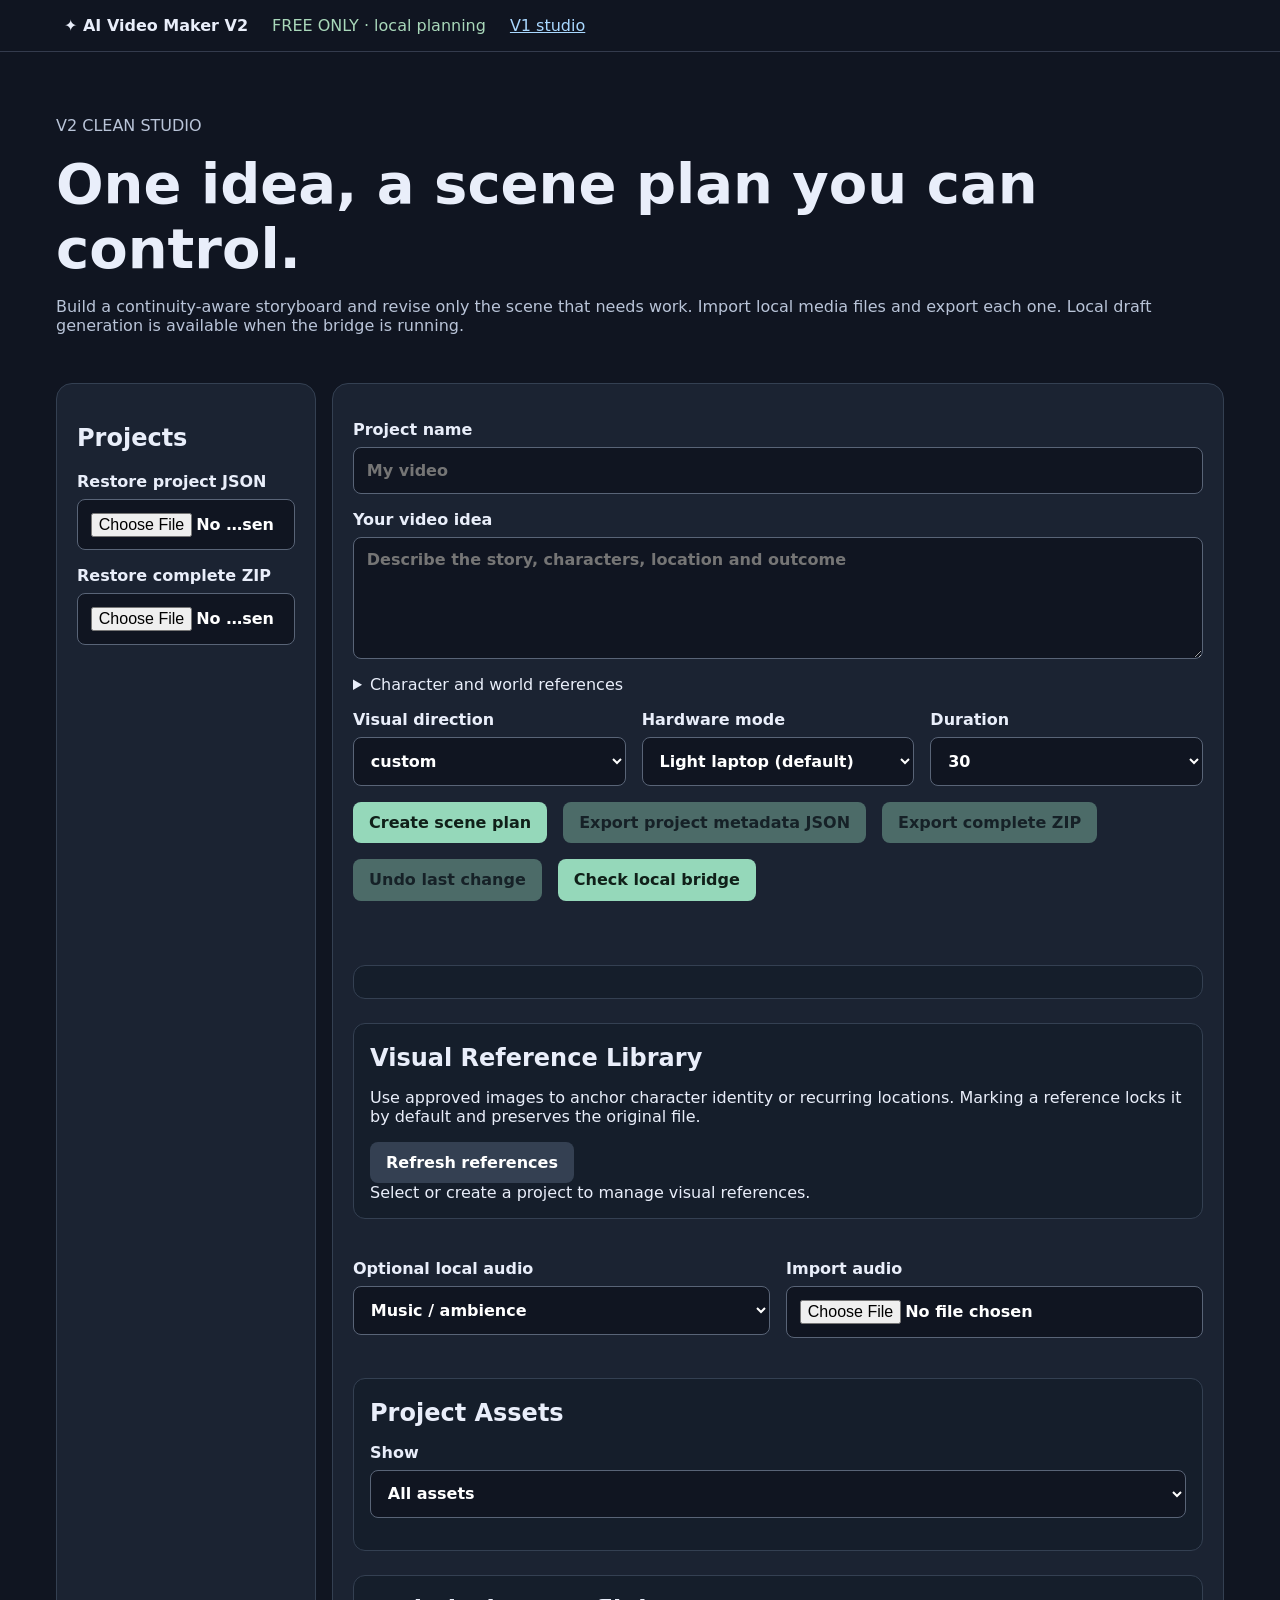
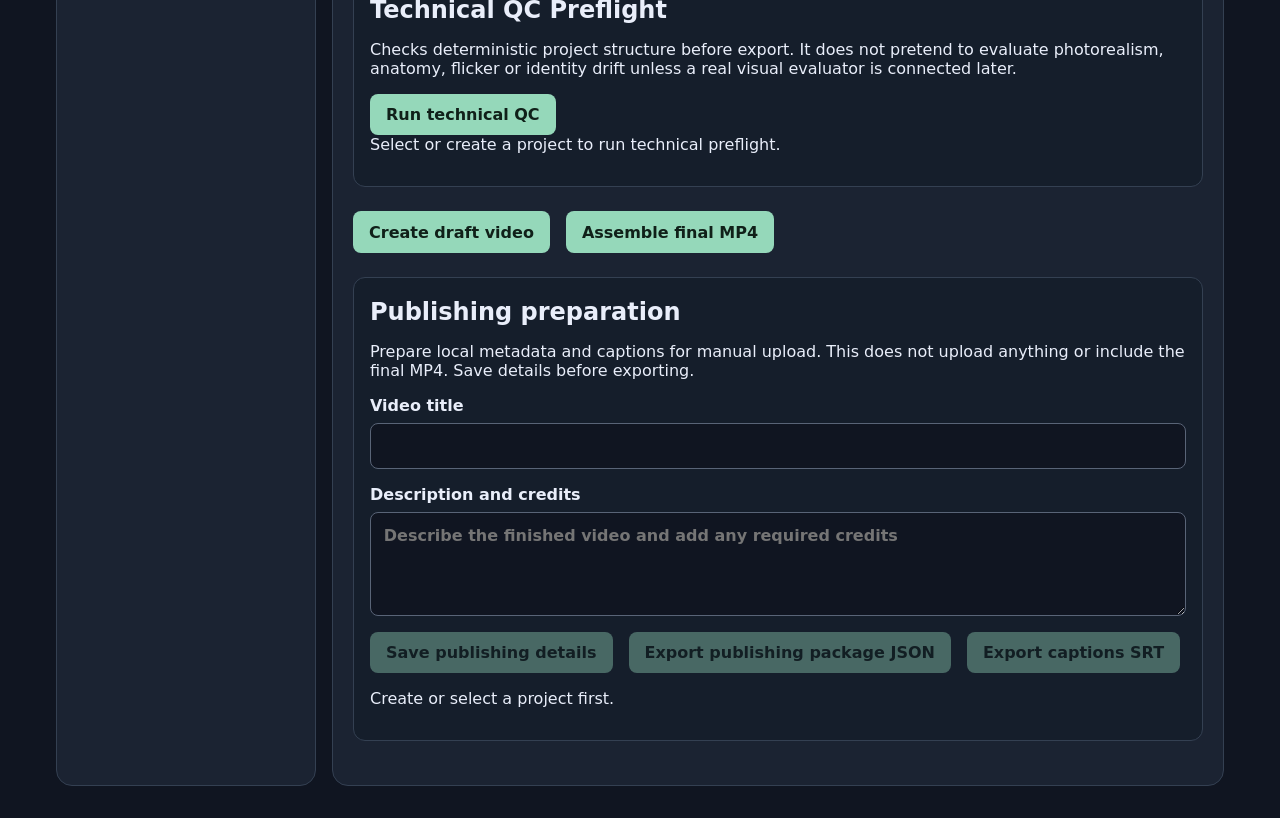
==== v2/index.html @ 6a3bde3b "Expose reference library and technical QC preflight in V2 UI" ====
<!doctype html><html lang="en"><head><meta charset="utf-8"><meta name="viewport" content="width=device-width,initial-scale=1"><meta http-equiv="Content-Security-Policy" content="default-src 'self'; script-src 'self'; style-src 'self'; connect-src 'self' http://127.0.0.1:8787; object-src 'none'; base-uri 'none'"><title>AI Video Maker V2</title><link rel="stylesheet" href="studio.css"><script type="module" src="studio.mjs"></script><script type="module" src="studio-enhancements.mjs"></script></head><body><header><strong>✦ AI Video Maker V2</strong><span>FREE ONLY · local planning</span><a href="../index.html">V1 studio</a></header><main><section class="hero"><p>V2 CLEAN STUDIO</p><h1>One idea, a scene plan you can control.</h1><p>Build a continuity-aware storyboard and revise only the scene that needs work. Import local media files and export each one. Local draft generation is available when the bridge is running.</p></section><section class="grid"><aside><h2>Projects</h2><label>Restore project JSON<input id="restore" type="file" accept=".json,application/json"></label><label>Restore complete ZIP<input id="restoreBundle" type="file" accept=".zip,application/zip"></label><div id="projects"></div></aside><article><label>Project name<input id="name" maxlength="80" placeholder="My video"></label><label>Your video idea<textarea id="prompt" rows="5" placeholder="Describe the story, characters, location and outcome"></textarea></label><details><summary>Character and world references</summary><label>Character identity, clothing and age<textarea id="character" rows="3" maxlength="1200"></textarea></label><label>World, locations and recurring objects<textarea id="world" rows="3" maxlength="1200"></textarea></label><label>Visual rules and continuity<textarea id="visualRules" rows="3" maxlength="1200"></textarea></label><button id="saveBible" type="button">Save references</button><p>Text guidance for future scene generation; results still depend on the local generator.</p></details><div class="row"><label>Visual direction<select id="style"><option>photorealistic</option><option>cinematic</option><option>3D animation</option><option>storybook</option><option>fantasy</option><option>sci-fi</option><option>surreal</option><option selected>custom</option></select></label><label>Hardware mode<select id="hardware"><option value="light">Light laptop (default)</option><option value="balanced">Balanced</option><option value="strong">Stronger laptop</option></select></label><label>Duration<select id="seconds"><option>15</option><option selected>30</option><option>45</option><option>60</option></select></label></div><div class="actions"><button id="plan">Create scene plan</button><button id="export" disabled>Export project metadata JSON</button><button id="bundle" disabled>Export complete ZIP</button><button id="undo" type="button" disabled>Undo last change</button><button id="bridge" type="button">Check local bridge</button></div><p id="notice" role="status"></p><section id="capabilities" class="asset-board" aria-live="polite"></section><div id="summary"></div><section class="asset-board"><h2>Visual Reference Library</h2><p>Use approved images to anchor character identity or recurring locations. Marking a reference locks it by default and preserves the original file.</p><div class="actions"><button id="refreshReferences" type="button" class="secondary">Refresh references</button></div><div id="referenceLibrary" aria-live="polite"></div></section><div class="row"><label>Optional local audio<select id="audioRole"><option value="music">Music / ambience</option><option value="voice">Voice track</option></select></label><label>Import audio<input id="audioFile" type="file" accept=".wav,.mp3,.m4a,.ogg,.flac,audio/*"></label></div><div id="audioAssets"></div><section class="asset-board"><h2>Project Assets</h2><label>Show<select id="assetFilter"><option value="all">All assets</option><option value="image">Images</option><option value="video">Videos</option><option value="audio">Audio</option><option value="locked">Locked</option></select></label><div id="assetBoard"></div></section><section class="asset-board"><h2>Technical QC Preflight</h2><p>Checks deterministic project structure before export. It does not pretend to evaluate photorealism, anatomy, flicker or identity drift unless a real visual evaluator is connected later.</p><div class="actions"><button id="runQc" type="button">Run technical QC</button></div><div id="qcReport" aria-live="polite"></div><p id="enhancementStatus" role="status"></p></section><div class="actions"><button id="createDraft" type="button">Create draft video</button><button id="assemble" type="button">Assemble final MP4</button><div id="finalVideo"></div></div><section class="asset-board"><h2>Publishing preparation</h2><p>Prepare local metadata and captions for manual upload. This does not upload anything or include the final MP4. Save details before exporting.</p><label>Video title<input id="publishTitle" maxlength="100"></label><label>Description and credits<textarea id="publishDescription" rows="4" maxlength="5000" placeholder="Describe the finished video and add any required credits"></textarea></label><div class="actions"><button id="savePublishing" type="button" disabled>Save publishing details</button><button id="exportPublishing" type="button" disabled>Export publishing package JSON</button><button id="exportCaptions" type="button" disabled>Export captions SRT</button></div><p id="publishingStatus" role="status"></p></section><div id="preview" aria-live="polite"></div><div id="scenes"></div></article></section></main></body></html>
---- v2/studio.css ----
:root{font:16px system-ui,sans-serif;color:#e9eefa;background:#101521}*{box-sizing:border-box}body{margin:0}header{display:flex;gap:1.5rem;align-items:center;flex-wrap:wrap;padding:1rem 5%;border-bottom:1px solid #343b4d}header span{color:#a9d8ba}a{color:#a9d8ff}main{max-width:1200px;margin:auto;padding:2rem 1rem}.hero{padding:1rem 0 2rem}.hero h1{font-size:clamp(2rem,5vw,3.5rem);margin:.3rem 0}.hero p{color:#b9c4d8}.grid{display:grid;grid-template-columns:minmax(180px,260px) 1fr;gap:1rem}aside,article,.scene{background:#1b2332;border:1px solid #344052;border-radius:16px;padding:1.25rem}label{display:block;margin:1rem 0;font-weight:600}input,textarea,select{display:block;width:100%;margin-top:.5rem;background:#101521;color:#fff;border:1px solid #596477;border-radius:8px;padding:.8rem;font:inherit}textarea{resize:vertical}.row,.actions{display:flex;gap:1rem;flex-wrap:wrap}.row label{flex:1;min-width:150px}button{background:#95d8ba;color:#102019;border:0;border-radius:8px;padding:.7rem 1rem;font:inherit;font-weight:700;cursor:pointer}button:disabled{opacity:.4;cursor:default}.secondary,aside button{background:#344052;color:#fff}.scene{margin:1rem 0;background:#222d3e}.scene h3{margin:.2rem 0}.scene p,small{color:#b9c4d8}.scene .actions button{font-size:.83rem;padding:.5rem}.badge{color:#a9d8ba}#notice{min-height:1.5em;color:#a9d8ba}aside button{display:block;width:100%;text-align:left;margin:.5rem 0;overflow-wrap:anywhere}@media(max-width:680px){.grid{grid-template-columns:1fr}}

.media-preview{display:block;max-width:100%;max-height:420px;margin:1rem auto;border-radius:12px;background:#111}#preview:not(:empty){border:1px solid #344052;border-radius:12px;margin:1rem 0;padding:.5rem}

.asset-board{background:#151e2b;border:1px solid #344052;border-radius:12px;padding:1rem;margin:1.5rem 0}.asset-board h2{margin:.25rem 0}.asset-item{border-top:1px solid #344052;padding:.8rem 0;overflow-wrap:anywhere}.asset-item .actions{margin-top:.5rem}.asset-item button{font-size:.8rem;padding:.45rem}
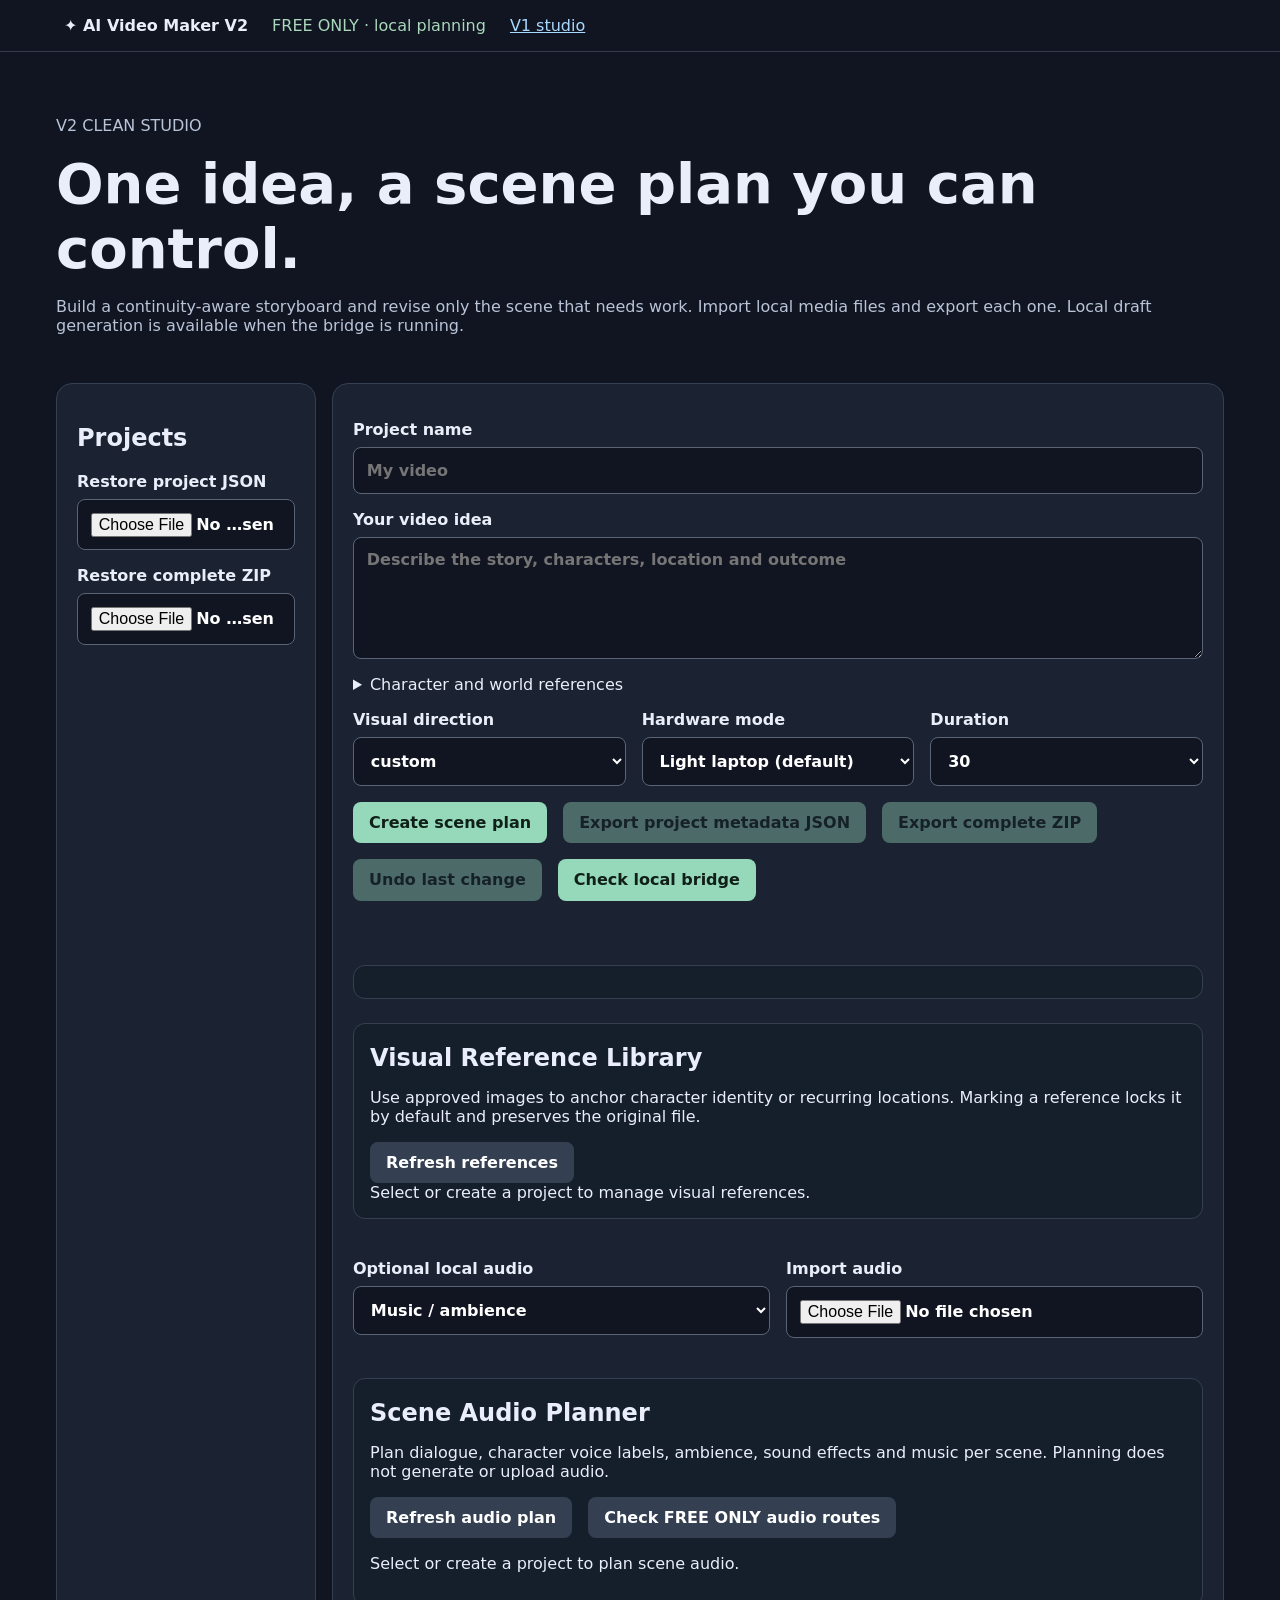
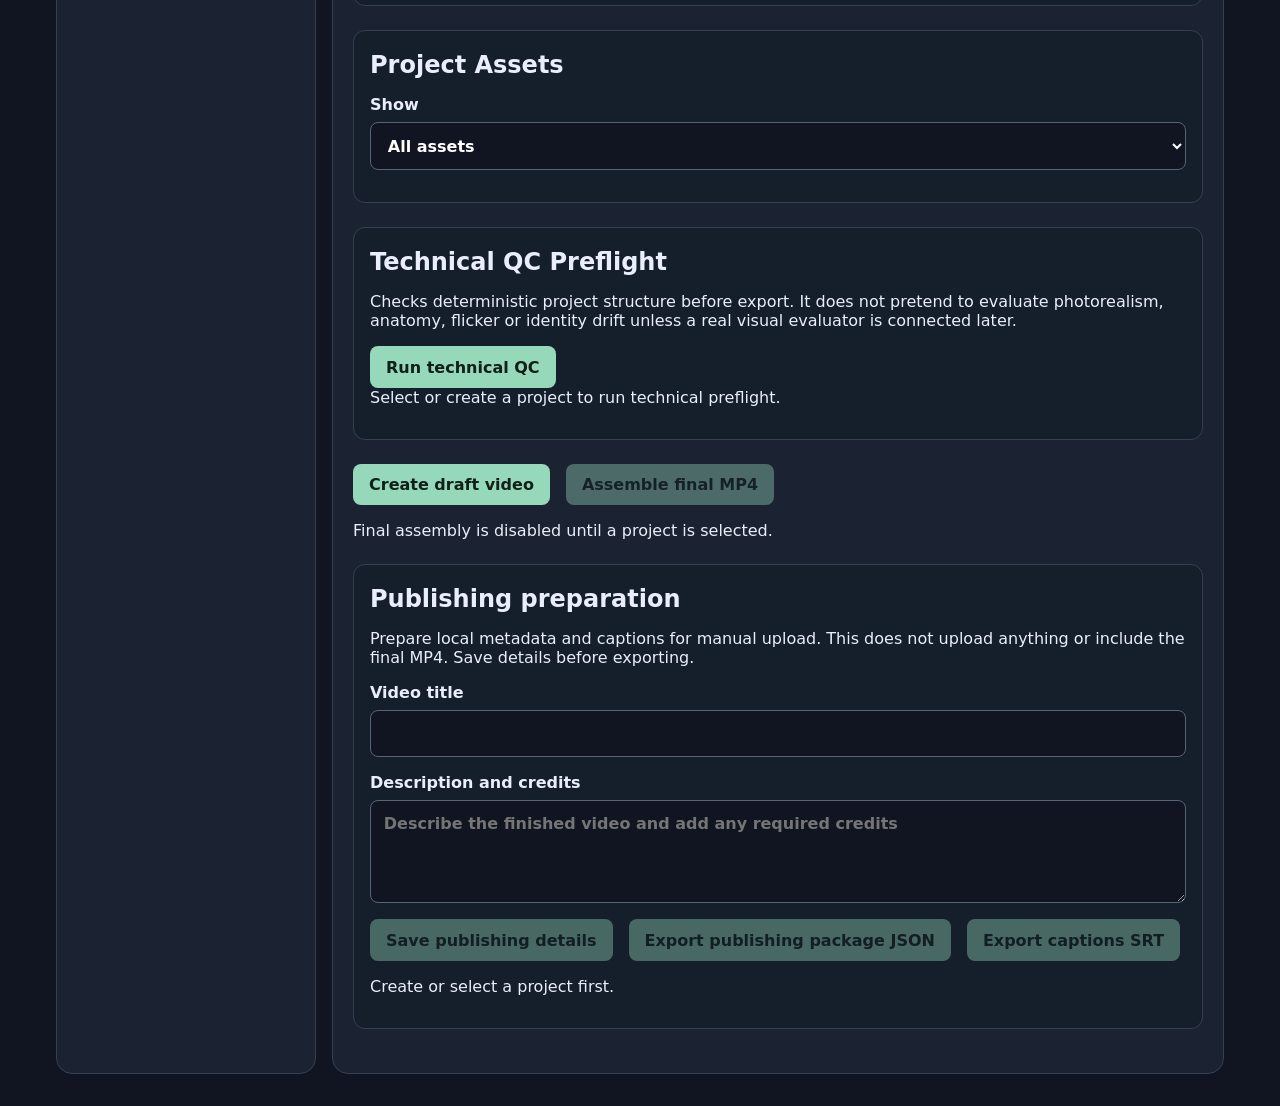
==== commit 0095cf9e: "Expose scene audio planner and QC-gated assembly in V2 UI" ====
--- a/v2/index.html
+++ b/v2/index.html
@@ -1 +1 @@
-<!doctype html><html lang="en"><head><meta charset="utf-8"><meta name="viewport" content="width=device-width,initial-scale=1"><meta http-equiv="Content-Security-Policy" content="default-src 'self'; script-src 'self'; style-src 'self'; connect-src 'self' http://127.0.0.1:8787; object-src 'none'; base-uri 'none'"><title>AI Video Maker V2</title><link rel="stylesheet" href="studio.css"><script type="module" src="studio.mjs"></script><script type="module" src="studio-enhancements.mjs"></script></head><body><header><strong>✦ AI Video Maker V2</strong><span>FREE ONLY · local planning</span><a href="../index.html">V1 studio</a></header><main><section class="hero"><p>V2 CLEAN STUDIO</p><h1>One idea, a scene plan you can control.</h1><p>Build a continuity-aware storyboard and revise only the scene that needs work. Import local media files and export each one. Local draft generation is available when the bridge is running.</p></section><section class="grid"><aside><h2>Projects</h2><label>Restore project JSON<input id="restore" type="file" accept=".json,application/json"></label><label>Restore complete ZIP<input id="restoreBundle" type="file" accept=".zip,application/zip"></label><div id="projects"></div></aside><article><label>Project name<input id="name" maxlength="80" placeholder="My video"></label><label>Your video idea<textarea id="prompt" rows="5" placeholder="Describe the story, characters, location and outcome"></textarea></label><details><summary>Character and world references</summary><label>Character identity, clothing and age<textarea id="character" rows="3" maxlength="1200"></textarea></label><label>World, locations and recurring objects<textarea id="world" rows="3" maxlength="1200"></textarea></label><label>Visual rules and continuity<textarea id="visualRules" rows="3" maxlength="1200"></textarea></label><button id="saveBible" type="button">Save references</button><p>Text guidance for future scene generation; results still depend on the local generator.</p></details><div class="row"><label>Visual direction<select id="style"><option>photorealistic</option><option>cinematic</option><option>3D animation</option><option>storybook</option><option>fantasy</option><option>sci-fi</option><option>surreal</option><option selected>custom</option></select></label><label>Hardware mode<select id="hardware"><option value="light">Light laptop (default)</option><option value="balanced">Balanced</option><option value="strong">Stronger laptop</option></select></label><label>Duration<select id="seconds"><option>15</option><option selected>30</option><option>45</option><option>60</option></select></label></div><div class="actions"><button id="plan">Create scene plan</button><button id="export" disabled>Export project metadata JSON</button><button id="bundle" disabled>Export complete ZIP</button><button id="undo" type="button" disabled>Undo last change</button><button id="bridge" type="button">Check local bridge</button></div><p id="notice" role="status"></p><section id="capabilities" class="asset-board" aria-live="polite"></section><div id="summary"></div><section class="asset-board"><h2>Visual Reference Library</h2><p>Use approved images to anchor character identity or recurring locations. Marking a reference locks it by default and preserves the original file.</p><div class="actions"><button id="refreshReferences" type="button" class="secondary">Refresh references</button></div><div id="referenceLibrary" aria-live="polite"></div></section><div class="row"><label>Optional local audio<select id="audioRole"><option value="music">Music / ambience</option><option value="voice">Voice track</option></select></label><label>Import audio<input id="audioFile" type="file" accept=".wav,.mp3,.m4a,.ogg,.flac,audio/*"></label></div><div id="audioAssets"></div><section class="asset-board"><h2>Project Assets</h2><label>Show<select id="assetFilter"><option value="all">All assets</option><option value="image">Images</option><option value="video">Videos</option><option value="audio">Audio</option><option value="locked">Locked</option></select></label><div id="assetBoard"></div></section><section class="asset-board"><h2>Technical QC Preflight</h2><p>Checks deterministic project structure before export. It does not pretend to evaluate photorealism, anatomy, flicker or identity drift unless a real visual evaluator is connected later.</p><div class="actions"><button id="runQc" type="button">Run technical QC</button></div><div id="qcReport" aria-live="polite"></div><p id="enhancementStatus" role="status"></p></section><div class="actions"><button id="createDraft" type="button">Create draft video</button><button id="assemble" type="button">Assemble final MP4</button><div id="finalVideo"></div></div><section class="asset-board"><h2>Publishing preparation</h2><p>Prepare local metadata and captions for manual upload. This does not upload anything or include the final MP4. Save details before exporting.</p><label>Video title<input id="publishTitle" maxlength="100"></label><label>Description and credits<textarea id="publishDescription" rows="4" maxlength="5000" placeholder="Describe the finished video and add any required credits"></textarea></label><div class="actions"><button id="savePublishing" type="button" disabled>Save publishing details</button><button id="exportPublishing" type="button" disabled>Export publishing package JSON</button><button id="exportCaptions" type="button" disabled>Export captions SRT</button></div><p id="publishingStatus" role="status"></p></section><div id="preview" aria-live="polite"></div><div id="scenes"></div></article></section></main></body></html>
+<!doctype html><html lang="en"><head><meta charset="utf-8"><meta name="viewport" content="width=device-width,initial-scale=1"><meta http-equiv="Content-Security-Policy" content="default-src 'self'; script-src 'self'; style-src 'self'; connect-src 'self' http://127.0.0.1:8787; object-src 'none'; base-uri 'none'"><title>AI Video Maker V2</title><link rel="stylesheet" href="studio.css"><script type="module" src="studio.mjs"></script><script type="module" src="studio-enhancements.mjs"></script><script type="module" src="audio-qc-ui.mjs"></script></head><body><header><strong>✦ AI Video Maker V2</strong><span>FREE ONLY · local planning</span><a href="../index.html">V1 studio</a></header><main><section class="hero"><p>V2 CLEAN STUDIO</p><h1>One idea, a scene plan you can control.</h1><p>Build a continuity-aware storyboard and revise only the scene that needs work. Import local media files and export each one. Local draft generation is available when the bridge is running.</p></section><section class="grid"><aside><h2>Projects</h2><label>Restore project JSON<input id="restore" type="file" accept=".json,application/json"></label><label>Restore complete ZIP<input id="restoreBundle" type="file" accept=".zip,application/zip"></label><div id="projects"></div></aside><article><label>Project name<input id="name" maxlength="80" placeholder="My video"></label><label>Your video idea<textarea id="prompt" rows="5" placeholder="Describe the story, characters, location and outcome"></textarea></label><details><summary>Character and world references</summary><label>Character identity, clothing and age<textarea id="character" rows="3" maxlength="1200"></textarea></label><label>World, locations and recurring objects<textarea id="world" rows="3" maxlength="1200"></textarea></label><label>Visual rules and continuity<textarea id="visualRules" rows="3" maxlength="1200"></textarea></label><button id="saveBible" type="button">Save references</button><p>Text guidance for future scene generation; results still depend on the local generator.</p></details><div class="row"><label>Visual direction<select id="style"><option>photorealistic</option><option>cinematic</option><option>3D animation</option><option>storybook</option><option>fantasy</option><option>sci-fi</option><option>surreal</option><option selected>custom</option></select></label><label>Hardware mode<select id="hardware"><option value="light">Light laptop (default)</option><option value="balanced">Balanced</option><option value="strong">Stronger laptop</option></select></label><label>Duration<select id="seconds"><option>15</option><option selected>30</option><option>45</option><option>60</option></select></label></div><div class="actions"><button id="plan">Create scene plan</button><button id="export" disabled>Export project metadata JSON</button><button id="bundle" disabled>Export complete ZIP</button><button id="undo" type="button" disabled>Undo last change</button><button id="bridge" type="button">Check local bridge</button></div><p id="notice" role="status"></p><section id="capabilities" class="asset-board" aria-live="polite"></section><div id="summary"></div><section class="asset-board"><h2>Visual Reference Library</h2><p>Use approved images to anchor character identity or recurring locations. Marking a reference locks it by default and preserves the original file.</p><div class="actions"><button id="refreshReferences" type="button" class="secondary">Refresh references</button></div><div id="referenceLibrary" aria-live="polite"></div></section><div class="row"><label>Optional local audio<select id="audioRole"><option value="music">Music / ambience</option><option value="voice">Voice track</option></select></label><label>Import audio<input id="audioFile" type="file" accept=".wav,.mp3,.m4a,.ogg,.flac,audio/*"></label></div><div id="audioAssets"></div><section class="asset-board"><h2>Scene Audio Planner</h2><p>Plan dialogue, character voice labels, ambience, sound effects and music per scene. Planning does not generate or upload audio.</p><div class="actions"><button id="refreshAudioPlan" type="button" class="secondary">Refresh audio plan</button><button id="checkAudioRoutes" type="button" class="secondary">Check FREE ONLY audio routes</button></div><p id="audioRouteStatus" role="status"></p><div id="sceneAudioPlanner" aria-live="polite"></div><p id="audioPlanStatus" role="status"></p></section><section class="asset-board"><h2>Project Assets</h2><label>Show<select id="assetFilter"><option value="all">All assets</option><option value="image">Images</option><option value="video">Videos</option><option value="audio">Audio</option><option value="locked">Locked</option></select></label><div id="assetBoard"></div></section><section class="asset-board"><h2>Technical QC Preflight</h2><p>Checks deterministic project structure before export. It does not pretend to evaluate photorealism, anatomy, flicker or identity drift unless a real visual evaluator is connected later.</p><div class="actions"><button id="runQc" type="button">Run technical QC</button></div><div id="qcReport" aria-live="polite"></div><p id="enhancementStatus" role="status"></p></section><div class="actions"><button id="createDraft" type="button">Create draft video</button><button id="assemble" type="button">Assemble final MP4</button><div id="finalVideo"></div></div><p id="qcGateStatus" role="status"></p><section class="asset-board"><h2>Publishing preparation</h2><p>Prepare local metadata and captions for manual upload. This does not upload anything or include the final MP4. Save details before exporting.</p><label>Video title<input id="publishTitle" maxlength="100"></label><label>Description and credits<textarea id="publishDescription" rows="4" maxlength="5000" placeholder="Describe the finished video and add any required credits"></textarea></label><div class="actions"><button id="savePublishing" type="button" disabled>Save publishing details</button><button id="exportPublishing" type="button" disabled>Export publishing package JSON</button><button id="exportCaptions" type="button" disabled>Export captions SRT</button></div><p id="publishingStatus" role="status"></p></section><div id="preview" aria-live="polite"></div><div id="scenes"></div></article></section></main></body></html>
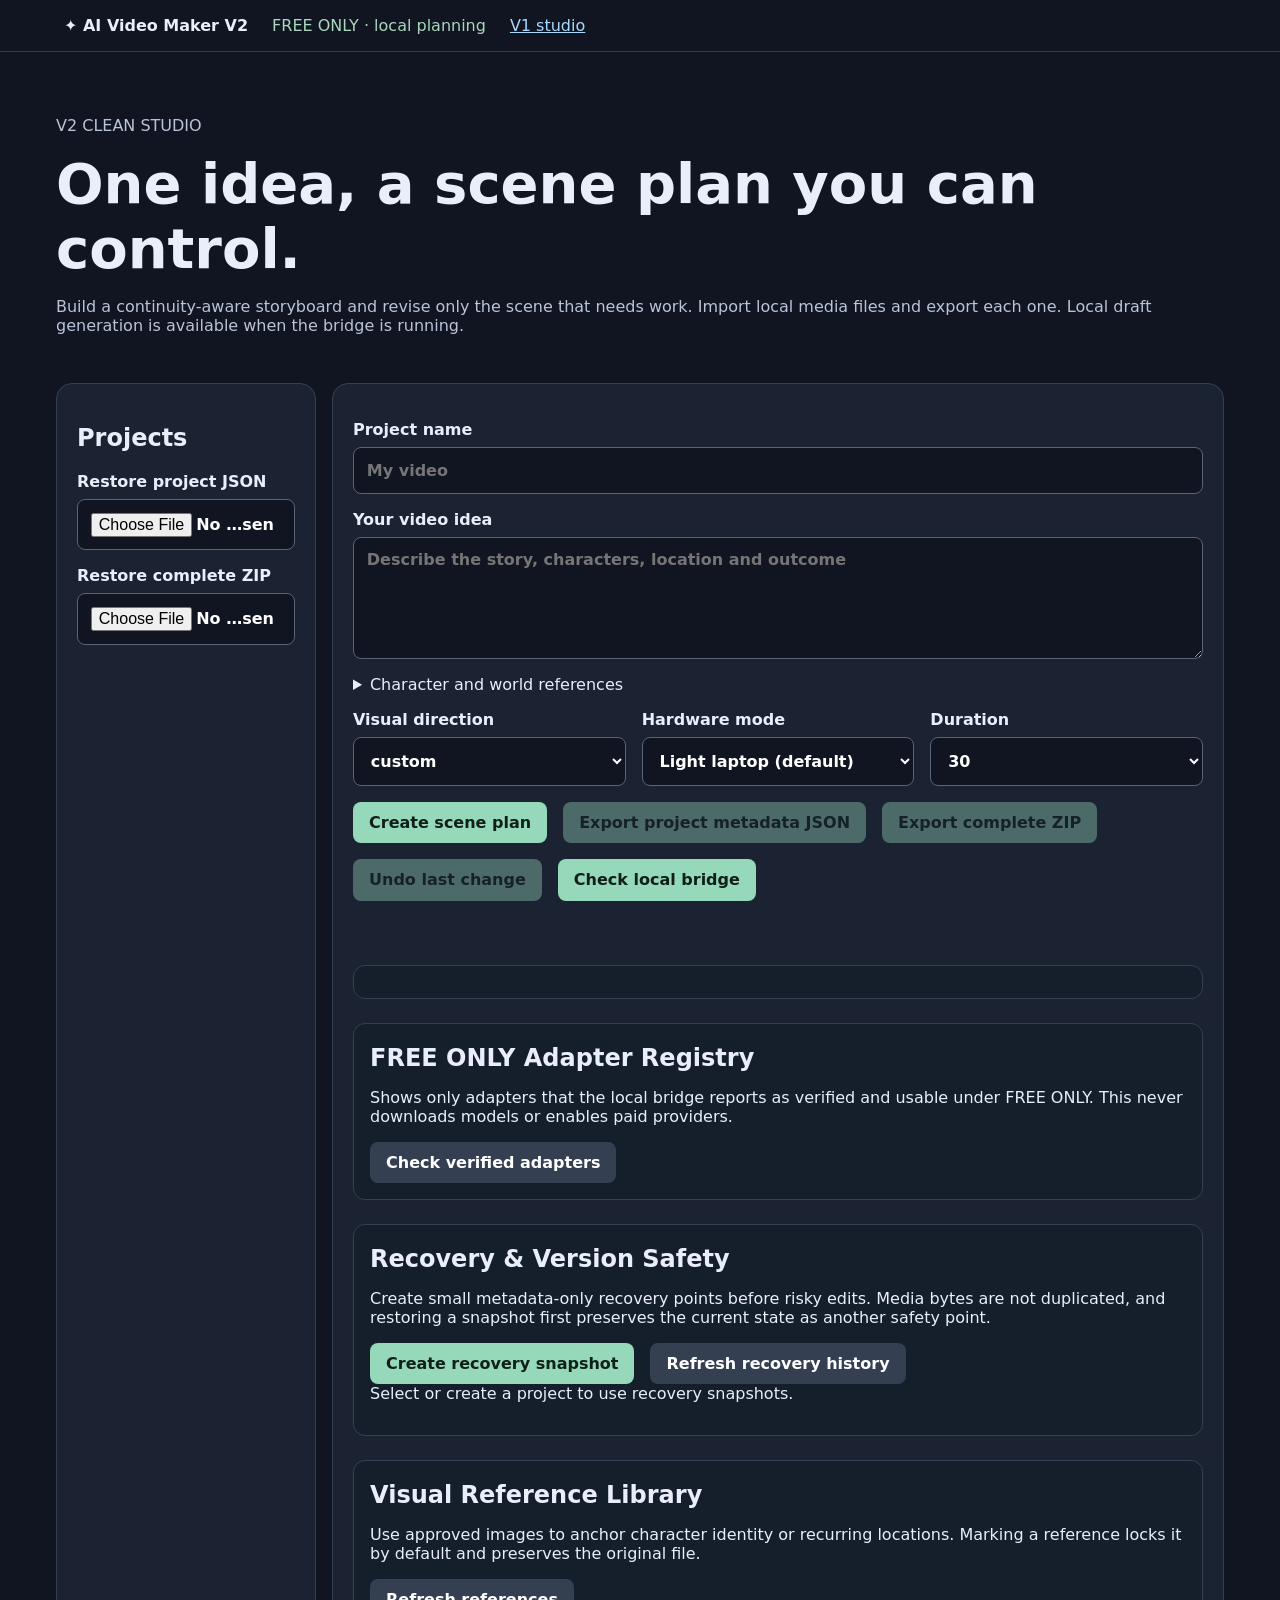
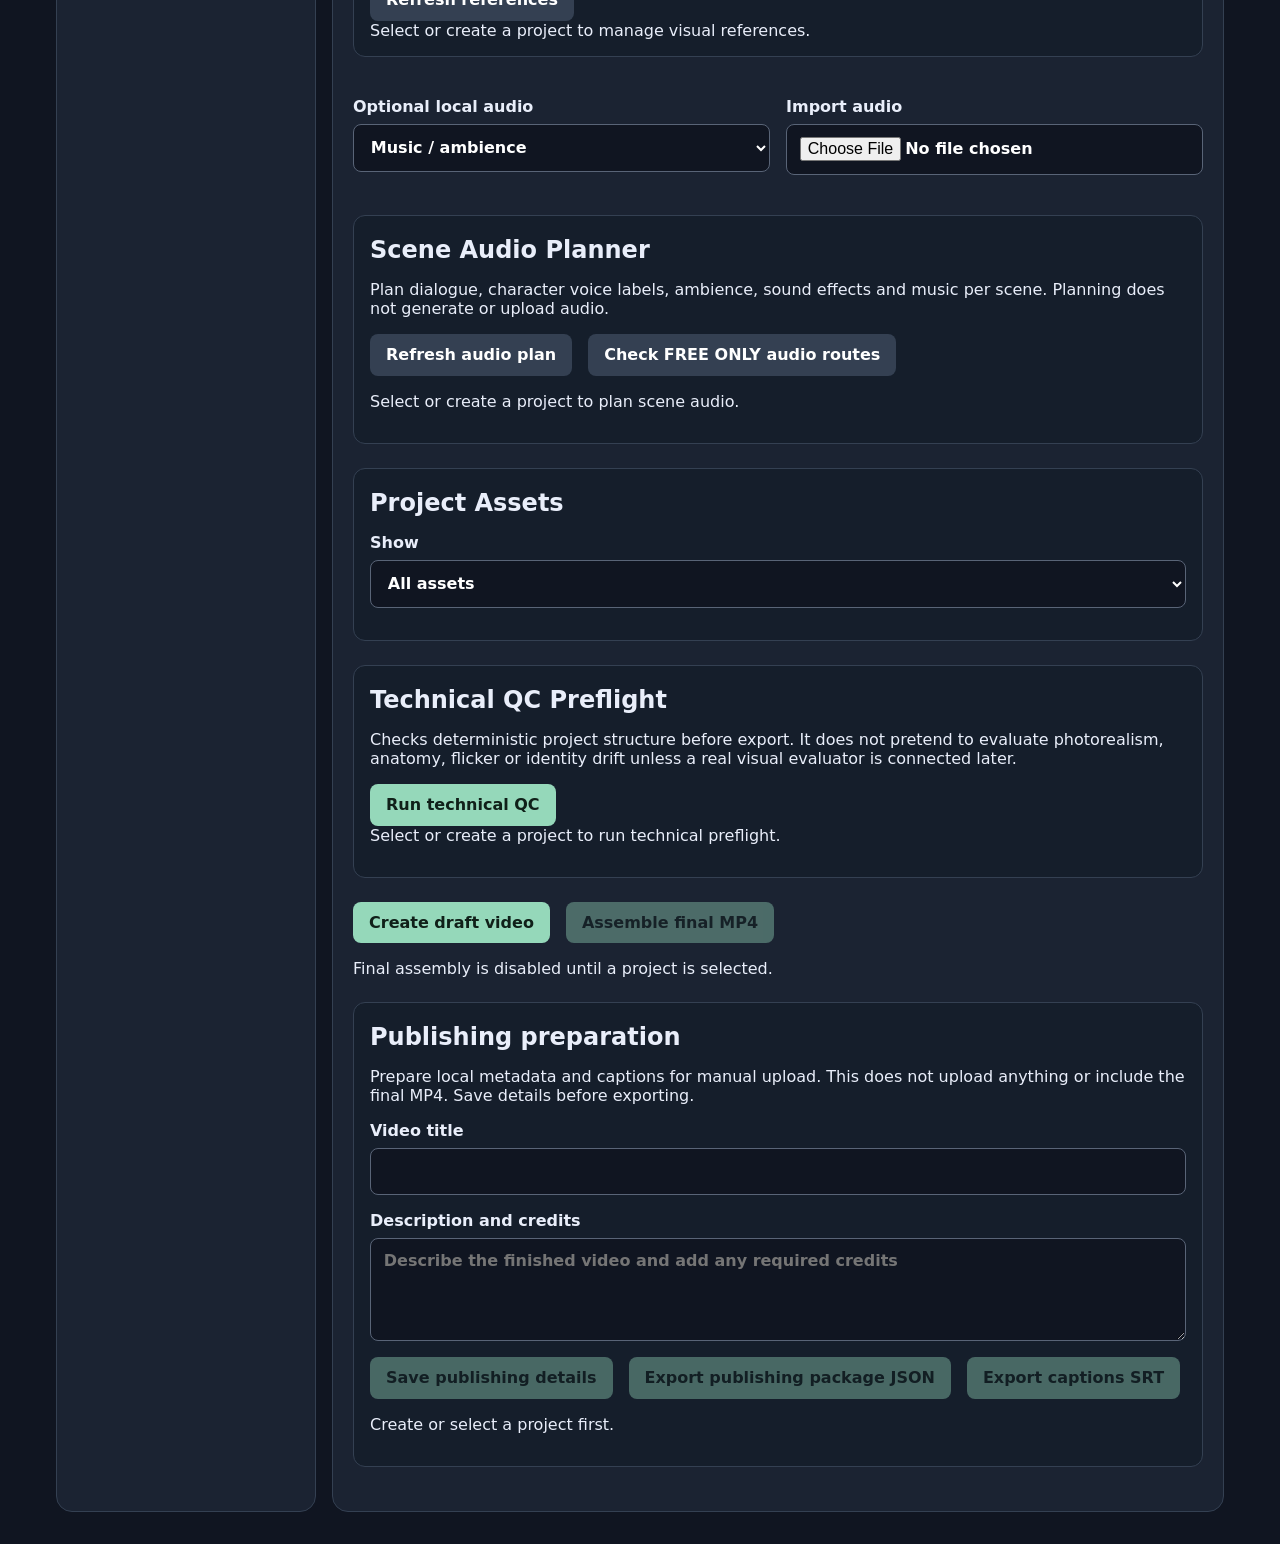
==== commit 2a063882: "Expose recovery and adapter registry panels" ====
--- a/v2/index.html
+++ b/v2/index.html
@@ -1 +1 @@
-<!doctype html><html lang="en"><head><meta charset="utf-8"><meta name="viewport" content="width=device-width,initial-scale=1"><meta http-equiv="Content-Security-Policy" content="default-src 'self'; script-src 'self'; style-src 'self'; connect-src 'self' http://127.0.0.1:8787; object-src 'none'; base-uri 'none'"><title>AI Video Maker V2</title><link rel="stylesheet" href="studio.css"><script type="module" src="studio.mjs"></script><script type="module" src="studio-enhancements.mjs"></script><script type="module" src="audio-qc-ui.mjs"></script></head><body><header><strong>✦ AI Video Maker V2</strong><span>FREE ONLY · local planning</span><a href="../index.html">V1 studio</a></header><main><section class="hero"><p>V2 CLEAN STUDIO</p><h1>One idea, a scene plan you can control.</h1><p>Build a continuity-aware storyboard and revise only the scene that needs work. Import local media files and export each one. Local draft generation is available when the bridge is running.</p></section><section class="grid"><aside><h2>Projects</h2><label>Restore project JSON<input id="restore" type="file" accept=".json,application/json"></label><label>Restore complete ZIP<input id="restoreBundle" type="file" accept=".zip,application/zip"></label><div id="projects"></div></aside><article><label>Project name<input id="name" maxlength="80" placeholder="My video"></label><label>Your video idea<textarea id="prompt" rows="5" placeholder="Describe the story, characters, location and outcome"></textarea></label><details><summary>Character and world references</summary><label>Character identity, clothing and age<textarea id="character" rows="3" maxlength="1200"></textarea></label><label>World, locations and recurring objects<textarea id="world" rows="3" maxlength="1200"></textarea></label><label>Visual rules and continuity<textarea id="visualRules" rows="3" maxlength="1200"></textarea></label><button id="saveBible" type="button">Save references</button><p>Text guidance for future scene generation; results still depend on the local generator.</p></details><div class="row"><label>Visual direction<select id="style"><option>photorealistic</option><option>cinematic</option><option>3D animation</option><option>storybook</option><option>fantasy</option><option>sci-fi</option><option>surreal</option><option selected>custom</option></select></label><label>Hardware mode<select id="hardware"><option value="light">Light laptop (default)</option><option value="balanced">Balanced</option><option value="strong">Stronger laptop</option></select></label><label>Duration<select id="seconds"><option>15</option><option selected>30</option><option>45</option><option>60</option></select></label></div><div class="actions"><button id="plan">Create scene plan</button><button id="export" disabled>Export project metadata JSON</button><button id="bundle" disabled>Export complete ZIP</button><button id="undo" type="button" disabled>Undo last change</button><button id="bridge" type="button">Check local bridge</button></div><p id="notice" role="status"></p><section id="capabilities" class="asset-board" aria-live="polite"></section><div id="summary"></div><section class="asset-board"><h2>Visual Reference Library</h2><p>Use approved images to anchor character identity or recurring locations. Marking a reference locks it by default and preserves the original file.</p><div class="actions"><button id="refreshReferences" type="button" class="secondary">Refresh references</button></div><div id="referenceLibrary" aria-live="polite"></div></section><div class="row"><label>Optional local audio<select id="audioRole"><option value="music">Music / ambience</option><option value="voice">Voice track</option></select></label><label>Import audio<input id="audioFile" type="file" accept=".wav,.mp3,.m4a,.ogg,.flac,audio/*"></label></div><div id="audioAssets"></div><section class="asset-board"><h2>Scene Audio Planner</h2><p>Plan dialogue, character voice labels, ambience, sound effects and music per scene. Planning does not generate or upload audio.</p><div class="actions"><button id="refreshAudioPlan" type="button" class="secondary">Refresh audio plan</button><button id="checkAudioRoutes" type="button" class="secondary">Check FREE ONLY audio routes</button></div><p id="audioRouteStatus" role="status"></p><div id="sceneAudioPlanner" aria-live="polite"></div><p id="audioPlanStatus" role="status"></p></section><section class="asset-board"><h2>Project Assets</h2><label>Show<select id="assetFilter"><option value="all">All assets</option><option value="image">Images</option><option value="video">Videos</option><option value="audio">Audio</option><option value="locked">Locked</option></select></label><div id="assetBoard"></div></section><section class="asset-board"><h2>Technical QC Preflight</h2><p>Checks deterministic project structure before export. It does not pretend to evaluate photorealism, anatomy, flicker or identity drift unless a real visual evaluator is connected later.</p><div class="actions"><button id="runQc" type="button">Run technical QC</button></div><div id="qcReport" aria-live="polite"></div><p id="enhancementStatus" role="status"></p></section><div class="actions"><button id="createDraft" type="button">Create draft video</button><button id="assemble" type="button">Assemble final MP4</button><div id="finalVideo"></div></div><p id="qcGateStatus" role="status"></p><section class="asset-board"><h2>Publishing preparation</h2><p>Prepare local metadata and captions for manual upload. This does not upload anything or include the final MP4. Save details before exporting.</p><label>Video title<input id="publishTitle" maxlength="100"></label><label>Description and credits<textarea id="publishDescription" rows="4" maxlength="5000" placeholder="Describe the finished video and add any required credits"></textarea></label><div class="actions"><button id="savePublishing" type="button" disabled>Save publishing details</button><button id="exportPublishing" type="button" disabled>Export publishing package JSON</button><button id="exportCaptions" type="button" disabled>Export captions SRT</button></div><p id="publishingStatus" role="status"></p></section><div id="preview" aria-live="polite"></div><div id="scenes"></div></article></section></main></body></html>
+<!doctype html><html lang="en"><head><meta charset="utf-8"><meta name="viewport" content="width=device-width,initial-scale=1"><meta http-equiv="Content-Security-Policy" content="default-src 'self'; script-src 'self'; style-src 'self'; connect-src 'self' http://127.0.0.1:8787; object-src 'none'; base-uri 'none'"><title>AI Video Maker V2</title><link rel="stylesheet" href="studio.css"><script type="module" src="studio.mjs"></script><script type="module" src="studio-enhancements.mjs"></script><script type="module" src="audio-qc-ui.mjs"></script><script type="module" src="recovery-capability-ui.mjs"></script></head><body><header><strong>✦ AI Video Maker V2</strong><span>FREE ONLY · local planning</span><a href="../index.html">V1 studio</a></header><main><section class="hero"><p>V2 CLEAN STUDIO</p><h1>One idea, a scene plan you can control.</h1><p>Build a continuity-aware storyboard and revise only the scene that needs work. Import local media files and export each one. Local draft generation is available when the bridge is running.</p></section><section class="grid"><aside><h2>Projects</h2><label>Restore project JSON<input id="restore" type="file" accept=".json,application/json"></label><label>Restore complete ZIP<input id="restoreBundle" type="file" accept=".zip,application/zip"></label><div id="projects"></div></aside><article><label>Project name<input id="name" maxlength="80" placeholder="My video"></label><label>Your video idea<textarea id="prompt" rows="5" placeholder="Describe the story, characters, location and outcome"></textarea></label><details><summary>Character and world references</summary><label>Character identity, clothing and age<textarea id="character" rows="3" maxlength="1200"></textarea></label><label>World, locations and recurring objects<textarea id="world" rows="3" maxlength="1200"></textarea></label><label>Visual rules and continuity<textarea id="visualRules" rows="3" maxlength="1200"></textarea></label><button id="saveBible" type="button">Save references</button><p>Text guidance for future scene generation; results still depend on the local generator.</p></details><div class="row"><label>Visual direction<select id="style"><option>photorealistic</option><option>cinematic</option><option>3D animation</option><option>storybook</option><option>fantasy</option><option>sci-fi</option><option>surreal</option><option selected>custom</option></select></label><label>Hardware mode<select id="hardware"><option value="light">Light laptop (default)</option><option value="balanced">Balanced</option><option value="strong">Stronger laptop</option></select></label><label>Duration<select id="seconds"><option>15</option><option selected>30</option><option>45</option><option>60</option></select></label></div><div class="actions"><button id="plan">Create scene plan</button><button id="export" disabled>Export project metadata JSON</button><button id="bundle" disabled>Export complete ZIP</button><button id="undo" type="button" disabled>Undo last change</button><button id="bridge" type="button">Check local bridge</button></div><p id="notice" role="status"></p><section id="capabilities" class="asset-board" aria-live="polite"></section><section class="asset-board"><h2>FREE ONLY Adapter Registry</h2><p>Shows only adapters that the local bridge reports as verified and usable under FREE ONLY. This never downloads models or enables paid providers.</p><div class="actions"><button id="checkAdapterRegistry" type="button" class="secondary">Check verified adapters</button></div><div id="adapterRegistry" aria-live="polite"></div></section><div id="summary"></div><section class="asset-board"><h2>Recovery & Version Safety</h2><p>Create small metadata-only recovery points before risky edits. Media bytes are not duplicated, and restoring a snapshot first preserves the current state as another safety point.</p><div class="actions"><button id="createRecoverySnapshot" type="button">Create recovery snapshot</button><button id="refreshRecovery" type="button" class="secondary">Refresh recovery history</button></div><div id="recoveryHistory" aria-live="polite"></div><p id="recoveryCapabilityStatus" role="status"></p></section><section class="asset-board"><h2>Visual Reference Library</h2><p>Use approved images to anchor character identity or recurring locations. Marking a reference locks it by default and preserves the original file.</p><div class="actions"><button id="refreshReferences" type="button" class="secondary">Refresh references</button></div><div id="referenceLibrary" aria-live="polite"></div></section><div class="row"><label>Optional local audio<select id="audioRole"><option value="music">Music / ambience</option><option value="voice">Voice track</option></select></label><label>Import audio<input id="audioFile" type="file" accept=".wav,.mp3,.m4a,.ogg,.flac,audio/*"></label></div><div id="audioAssets"></div><section class="asset-board"><h2>Scene Audio Planner</h2><p>Plan dialogue, character voice labels, ambience, sound effects and music per scene. Planning does not generate or upload audio.</p><div class="actions"><button id="refreshAudioPlan" type="button" class="secondary">Refresh audio plan</button><button id="checkAudioRoutes" type="button" class="secondary">Check FREE ONLY audio routes</button></div><p id="audioRouteStatus" role="status"></p><div id="sceneAudioPlanner" aria-live="polite"></div><p id="audioPlanStatus" role="status"></p></section><section class="asset-board"><h2>Project Assets</h2><label>Show<select id="assetFilter"><option value="all">All assets</option><option value="image">Images</option><option value="video">Videos</option><option value="audio">Audio</option><option value="locked">Locked</option></select></label><div id="assetBoard"></div></section><section class="asset-board"><h2>Technical QC Preflight</h2><p>Checks deterministic project structure before export. It does not pretend to evaluate photorealism, anatomy, flicker or identity drift unless a real visual evaluator is connected later.</p><div class="actions"><button id="runQc" type="button">Run technical QC</button></div><div id="qcReport" aria-live="polite"></div><p id="enhancementStatus" role="status"></p></section><div class="actions"><button id="createDraft" type="button">Create draft video</button><button id="assemble" type="button">Assemble final MP4</button><div id="finalVideo"></div></div><p id="qcGateStatus" role="status"></p><section class="asset-board"><h2>Publishing preparation</h2><p>Prepare local metadata and captions for manual upload. This does not upload anything or include the final MP4. Save details before exporting.</p><label>Video title<input id="publishTitle" maxlength="100"></label><label>Description and credits<textarea id="publishDescription" rows="4" maxlength="5000" placeholder="Describe the finished video and add any required credits"></textarea></label><div class="actions"><button id="savePublishing" type="button" disabled>Save publishing details</button><button id="exportPublishing" type="button" disabled>Export publishing package JSON</button><button id="exportCaptions" type="button" disabled>Export captions SRT</button></div><p id="publishingStatus" role="status"></p></section><div id="preview" aria-live="polite"></div><div id="scenes"></div></article></section></main></body></html>
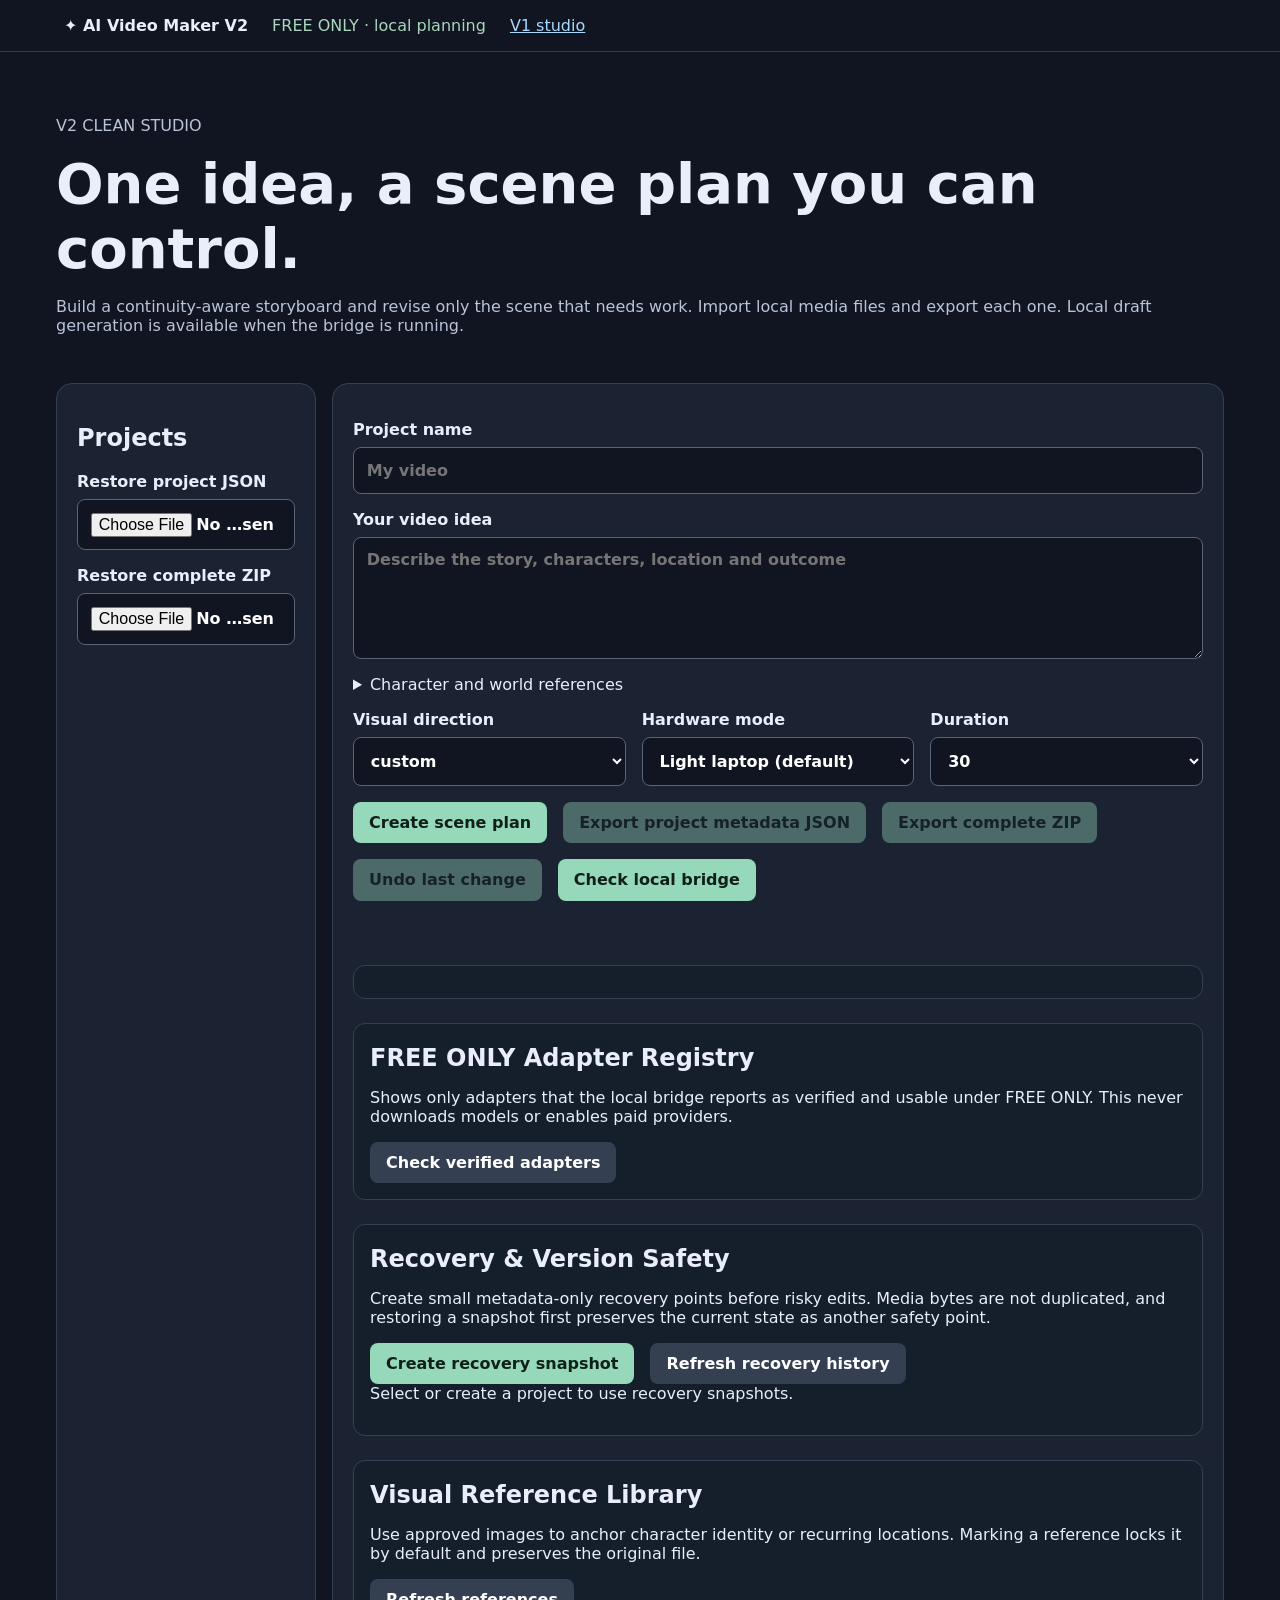
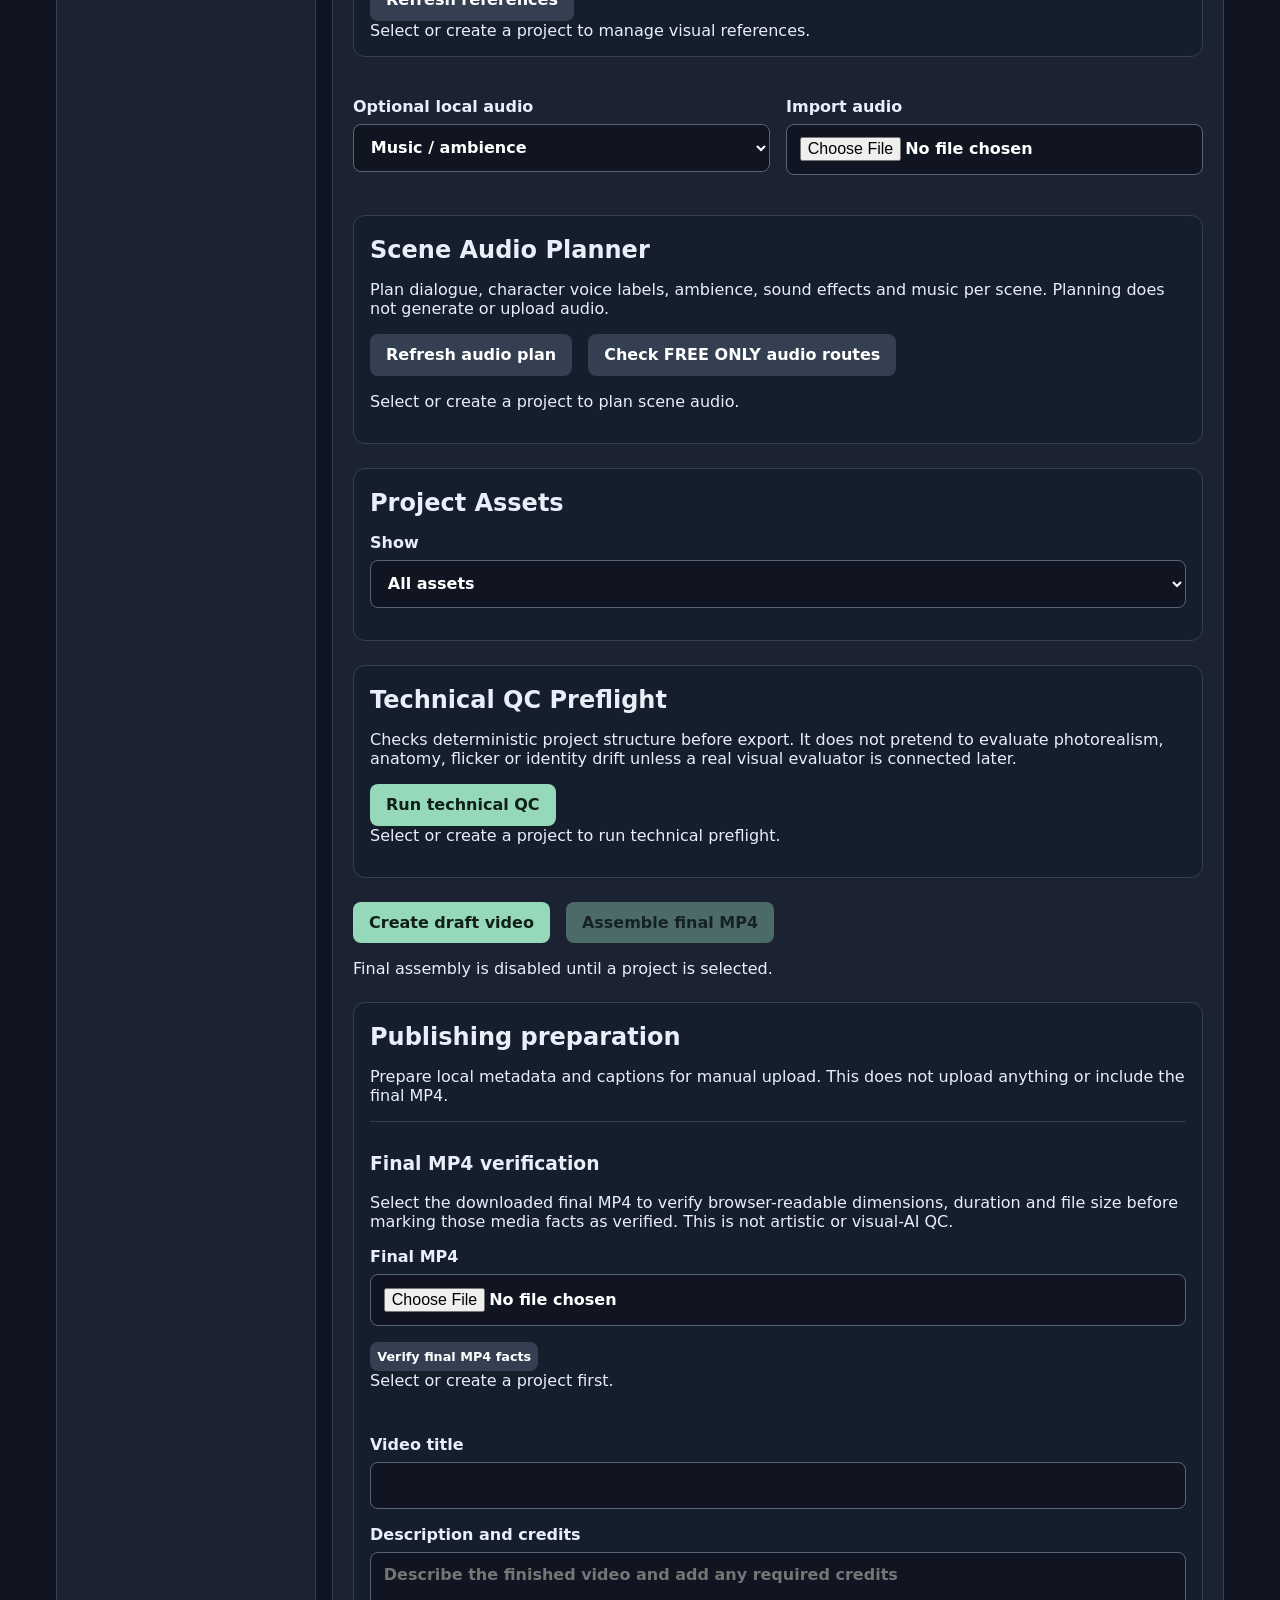
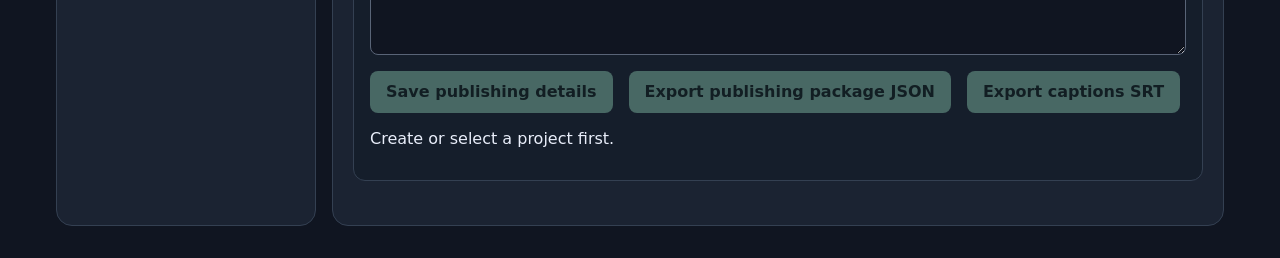
==== commit d65c1d96: "Expose final output verification in V2 studio" ====
--- a/v2/index.html
+++ b/v2/index.html
@@ -1 +1 @@
-<!doctype html><html lang="en"><head><meta charset="utf-8"><meta name="viewport" content="width=device-width,initial-scale=1"><meta http-equiv="Content-Security-Policy" content="default-src 'self'; script-src 'self'; style-src 'self'; connect-src 'self' http://127.0.0.1:8787; object-src 'none'; base-uri 'none'"><title>AI Video Maker V2</title><link rel="stylesheet" href="studio.css"><script type="module" src="studio.mjs"></script><script type="module" src="studio-enhancements.mjs"></script><script type="module" src="audio-qc-ui.mjs"></script><script type="module" src="recovery-capability-ui.mjs"></script></head><body><header><strong>✦ AI Video Maker V2</strong><span>FREE ONLY · local planning</span><a href="../index.html">V1 studio</a></header><main><section class="hero"><p>V2 CLEAN STUDIO</p><h1>One idea, a scene plan you can control.</h1><p>Build a continuity-aware storyboard and revise only the scene that needs work. Import local media files and export each one. Local draft generation is available when the bridge is running.</p></section><section class="grid"><aside><h2>Projects</h2><label>Restore project JSON<input id="restore" type="file" accept=".json,application/json"></label><label>Restore complete ZIP<input id="restoreBundle" type="file" accept=".zip,application/zip"></label><div id="projects"></div></aside><article><label>Project name<input id="name" maxlength="80" placeholder="My video"></label><label>Your video idea<textarea id="prompt" rows="5" placeholder="Describe the story, characters, location and outcome"></textarea></label><details><summary>Character and world references</summary><label>Character identity, clothing and age<textarea id="character" rows="3" maxlength="1200"></textarea></label><label>World, locations and recurring objects<textarea id="world" rows="3" maxlength="1200"></textarea></label><label>Visual rules and continuity<textarea id="visualRules" rows="3" maxlength="1200"></textarea></label><button id="saveBible" type="button">Save references</button><p>Text guidance for future scene generation; results still depend on the local generator.</p></details><div class="row"><label>Visual direction<select id="style"><option>photorealistic</option><option>cinematic</option><option>3D animation</option><option>storybook</option><option>fantasy</option><option>sci-fi</option><option>surreal</option><option selected>custom</option></select></label><label>Hardware mode<select id="hardware"><option value="light">Light laptop (default)</option><option value="balanced">Balanced</option><option value="strong">Stronger laptop</option></select></label><label>Duration<select id="seconds"><option>15</option><option selected>30</option><option>45</option><option>60</option></select></label></div><div class="actions"><button id="plan">Create scene plan</button><button id="export" disabled>Export project metadata JSON</button><button id="bundle" disabled>Export complete ZIP</button><button id="undo" type="button" disabled>Undo last change</button><button id="bridge" type="button">Check local bridge</button></div><p id="notice" role="status"></p><section id="capabilities" class="asset-board" aria-live="polite"></section><section class="asset-board"><h2>FREE ONLY Adapter Registry</h2><p>Shows only adapters that the local bridge reports as verified and usable under FREE ONLY. This never downloads models or enables paid providers.</p><div class="actions"><button id="checkAdapterRegistry" type="button" class="secondary">Check verified adapters</button></div><div id="adapterRegistry" aria-live="polite"></div></section><div id="summary"></div><section class="asset-board"><h2>Recovery & Version Safety</h2><p>Create small metadata-only recovery points before risky edits. Media bytes are not duplicated, and restoring a snapshot first preserves the current state as another safety point.</p><div class="actions"><button id="createRecoverySnapshot" type="button">Create recovery snapshot</button><button id="refreshRecovery" type="button" class="secondary">Refresh recovery history</button></div><div id="recoveryHistory" aria-live="polite"></div><p id="recoveryCapabilityStatus" role="status"></p></section><section class="asset-board"><h2>Visual Reference Library</h2><p>Use approved images to anchor character identity or recurring locations. Marking a reference locks it by default and preserves the original file.</p><div class="actions"><button id="refreshReferences" type="button" class="secondary">Refresh references</button></div><div id="referenceLibrary" aria-live="polite"></div></section><div class="row"><label>Optional local audio<select id="audioRole"><option value="music">Music / ambience</option><option value="voice">Voice track</option></select></label><label>Import audio<input id="audioFile" type="file" accept=".wav,.mp3,.m4a,.ogg,.flac,audio/*"></label></div><div id="audioAssets"></div><section class="asset-board"><h2>Scene Audio Planner</h2><p>Plan dialogue, character voice labels, ambience, sound effects and music per scene. Planning does not generate or upload audio.</p><div class="actions"><button id="refreshAudioPlan" type="button" class="secondary">Refresh audio plan</button><button id="checkAudioRoutes" type="button" class="secondary">Check FREE ONLY audio routes</button></div><p id="audioRouteStatus" role="status"></p><div id="sceneAudioPlanner" aria-live="polite"></div><p id="audioPlanStatus" role="status"></p></section><section class="asset-board"><h2>Project Assets</h2><label>Show<select id="assetFilter"><option value="all">All assets</option><option value="image">Images</option><option value="video">Videos</option><option value="audio">Audio</option><option value="locked">Locked</option></select></label><div id="assetBoard"></div></section><section class="asset-board"><h2>Technical QC Preflight</h2><p>Checks deterministic project structure before export. It does not pretend to evaluate photorealism, anatomy, flicker or identity drift unless a real visual evaluator is connected later.</p><div class="actions"><button id="runQc" type="button">Run technical QC</button></div><div id="qcReport" aria-live="polite"></div><p id="enhancementStatus" role="status"></p></section><div class="actions"><button id="createDraft" type="button">Create draft video</button><button id="assemble" type="button">Assemble final MP4</button><div id="finalVideo"></div></div><p id="qcGateStatus" role="status"></p><section class="asset-board"><h2>Publishing preparation</h2><p>Prepare local metadata and captions for manual upload. This does not upload anything or include the final MP4. Save details before exporting.</p><label>Video title<input id="publishTitle" maxlength="100"></label><label>Description and credits<textarea id="publishDescription" rows="4" maxlength="5000" placeholder="Describe the finished video and add any required credits"></textarea></label><div class="actions"><button id="savePublishing" type="button" disabled>Save publishing details</button><button id="exportPublishing" type="button" disabled>Export publishing package JSON</button><button id="exportCaptions" type="button" disabled>Export captions SRT</button></div><p id="publishingStatus" role="status"></p></section><div id="preview" aria-live="polite"></div><div id="scenes"></div></article></section></main></body></html>
+<!doctype html><html lang="en"><head><meta charset="utf-8"><meta name="viewport" content="width=device-width,initial-scale=1"><meta http-equiv="Content-Security-Policy" content="default-src 'self'; script-src 'self'; style-src 'self'; connect-src 'self' http://127.0.0.1:8787; object-src 'none'; base-uri 'none'"><title>AI Video Maker V2</title><link rel="stylesheet" href="studio.css"><script type="module" src="studio.mjs"></script><script type="module" src="studio-enhancements.mjs"></script><script type="module" src="audio-qc-ui.mjs"></script><script type="module" src="recovery-capability-ui.mjs"></script><script type="module" src="final-output-ui.mjs"></script></head><body><header><strong>✦ AI Video Maker V2</strong><span>FREE ONLY · local planning</span><a href="../index.html">V1 studio</a></header><main><section class="hero"><p>V2 CLEAN STUDIO</p><h1>One idea, a scene plan you can control.</h1><p>Build a continuity-aware storyboard and revise only the scene that needs work. Import local media files and export each one. Local draft generation is available when the bridge is running.</p></section><section class="grid"><aside><h2>Projects</h2><label>Restore project JSON<input id="restore" type="file" accept=".json,application/json"></label><label>Restore complete ZIP<input id="restoreBundle" type="file" accept=".zip,application/zip"></label><div id="projects"></div></aside><article><label>Project name<input id="name" maxlength="80" placeholder="My video"></label><label>Your video idea<textarea id="prompt" rows="5" placeholder="Describe the story, characters, location and outcome"></textarea></label><details><summary>Character and world references</summary><label>Character identity, clothing and age<textarea id="character" rows="3" maxlength="1200"></textarea></label><label>World, locations and recurring objects<textarea id="world" rows="3" maxlength="1200"></textarea></label><label>Visual rules and continuity<textarea id="visualRules" rows="3" maxlength="1200"></textarea></label><button id="saveBible" type="button">Save references</button><p>Text guidance for future scene generation; results still depend on the local generator.</p></details><div class="row"><label>Visual direction<select id="style"><option>photorealistic</option><option>cinematic</option><option>3D animation</option><option>storybook</option><option>fantasy</option><option>sci-fi</option><option>surreal</option><option selected>custom</option></select></label><label>Hardware mode<select id="hardware"><option value="light">Light laptop (default)</option><option value="balanced">Balanced</option><option value="strong">Stronger laptop</option></select></label><label>Duration<select id="seconds"><option>15</option><option selected>30</option><option>45</option><option>60</option></select></label></div><div class="actions"><button id="plan">Create scene plan</button><button id="export" disabled>Export project metadata JSON</button><button id="bundle" disabled>Export complete ZIP</button><button id="undo" type="button" disabled>Undo last change</button><button id="bridge" type="button">Check local bridge</button></div><p id="notice" role="status"></p><section id="capabilities" class="asset-board" aria-live="polite"></section><section class="asset-board"><h2>FREE ONLY Adapter Registry</h2><p>Shows only adapters that the local bridge reports as verified and usable under FREE ONLY. This never downloads models or enables paid providers.</p><div class="actions"><button id="checkAdapterRegistry" type="button" class="secondary">Check verified adapters</button></div><div id="adapterRegistry" aria-live="polite"></div></section><div id="summary"></div><section class="asset-board"><h2>Recovery & Version Safety</h2><p>Create small metadata-only recovery points before risky edits. Media bytes are not duplicated, and restoring a snapshot first preserves the current state as another safety point.</p><div class="actions"><button id="createRecoverySnapshot" type="button">Create recovery snapshot</button><button id="refreshRecovery" type="button" class="secondary">Refresh recovery history</button></div><div id="recoveryHistory" aria-live="polite"></div><p id="recoveryCapabilityStatus" role="status"></p></section><section class="asset-board"><h2>Visual Reference Library</h2><p>Use approved images to anchor character identity or recurring locations. Marking a reference locks it by default and preserves the original file.</p><div class="actions"><button id="refreshReferences" type="button" class="secondary">Refresh references</button></div><div id="referenceLibrary" aria-live="polite"></div></section><div class="row"><label>Optional local audio<select id="audioRole"><option value="music">Music / ambience</option><option value="voice">Voice track</option></select></label><label>Import audio<input id="audioFile" type="file" accept=".wav,.mp3,.m4a,.ogg,.flac,audio/*"></label></div><div id="audioAssets"></div><section class="asset-board"><h2>Scene Audio Planner</h2><p>Plan dialogue, character voice labels, ambience, sound effects and music per scene. Planning does not generate or upload audio.</p><div class="actions"><button id="refreshAudioPlan" type="button" class="secondary">Refresh audio plan</button><button id="checkAudioRoutes" type="button" class="secondary">Check FREE ONLY audio routes</button></div><p id="audioRouteStatus" role="status"></p><div id="sceneAudioPlanner" aria-live="polite"></div><p id="audioPlanStatus" role="status"></p></section><section class="asset-board"><h2>Project Assets</h2><label>Show<select id="assetFilter"><option value="all">All assets</option><option value="image">Images</option><option value="video">Videos</option><option value="audio">Audio</option><option value="locked">Locked</option></select></label><div id="assetBoard"></div></section><section class="asset-board"><h2>Technical QC Preflight</h2><p>Checks deterministic project structure before export. It does not pretend to evaluate photorealism, anatomy, flicker or identity drift unless a real visual evaluator is connected later.</p><div class="actions"><button id="runQc" type="button">Run technical QC</button></div><div id="qcReport" aria-live="polite"></div><p id="enhancementStatus" role="status"></p></section><div class="actions"><button id="createDraft" type="button">Create draft video</button><button id="assemble" type="button">Assemble final MP4</button><div id="finalVideo"></div></div><p id="qcGateStatus" role="status"></p><section class="asset-board"><h2>Publishing preparation</h2><p>Prepare local metadata and captions for manual upload. This does not upload anything or include the final MP4.</p><section class="asset-item"><h3>Final MP4 verification</h3><p>Select the downloaded final MP4 to verify browser-readable dimensions, duration and file size before marking those media facts as verified. This is not artistic or visual-AI QC.</p><label>Final MP4<input id="finalOutputFile" type="file" accept="video/mp4,.mp4"></label><div class="actions"><button id="verifyFinalOutput" type="button" class="secondary">Verify final MP4 facts</button></div><div id="finalVerificationSummary" aria-live="polite"></div><p id="finalVerificationStatus" role="status"></p></section><label>Video title<input id="publishTitle" maxlength="100"></label><label>Description and credits<textarea id="publishDescription" rows="4" maxlength="5000" placeholder="Describe the finished video and add any required credits"></textarea></label><div class="actions"><button id="savePublishing" type="button" disabled>Save publishing details</button><button id="exportPublishing" type="button" disabled>Export publishing package JSON</button><button id="exportCaptions" type="button" disabled>Export captions SRT</button></div><p id="publishingStatus" role="status"></p></section><div id="preview" aria-live="polite"></div><div id="scenes"></div></article></section></main></body></html>
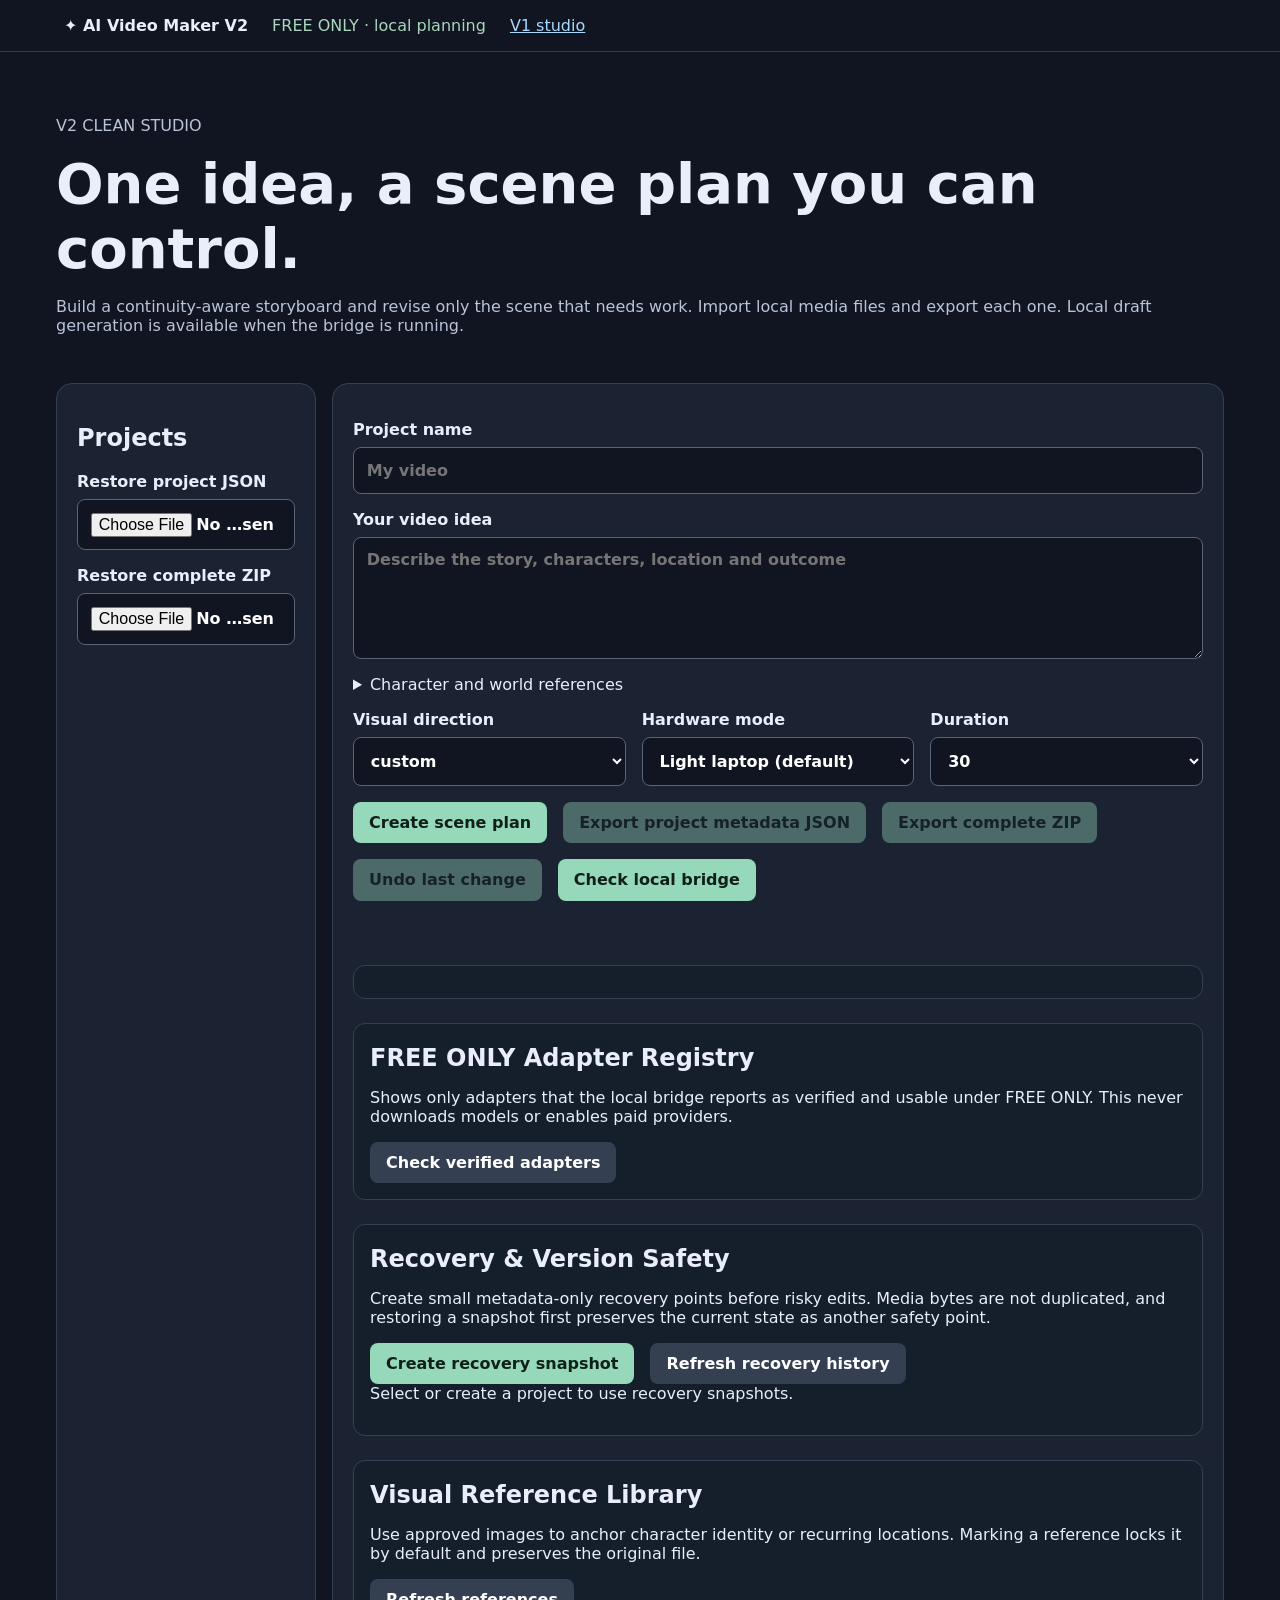
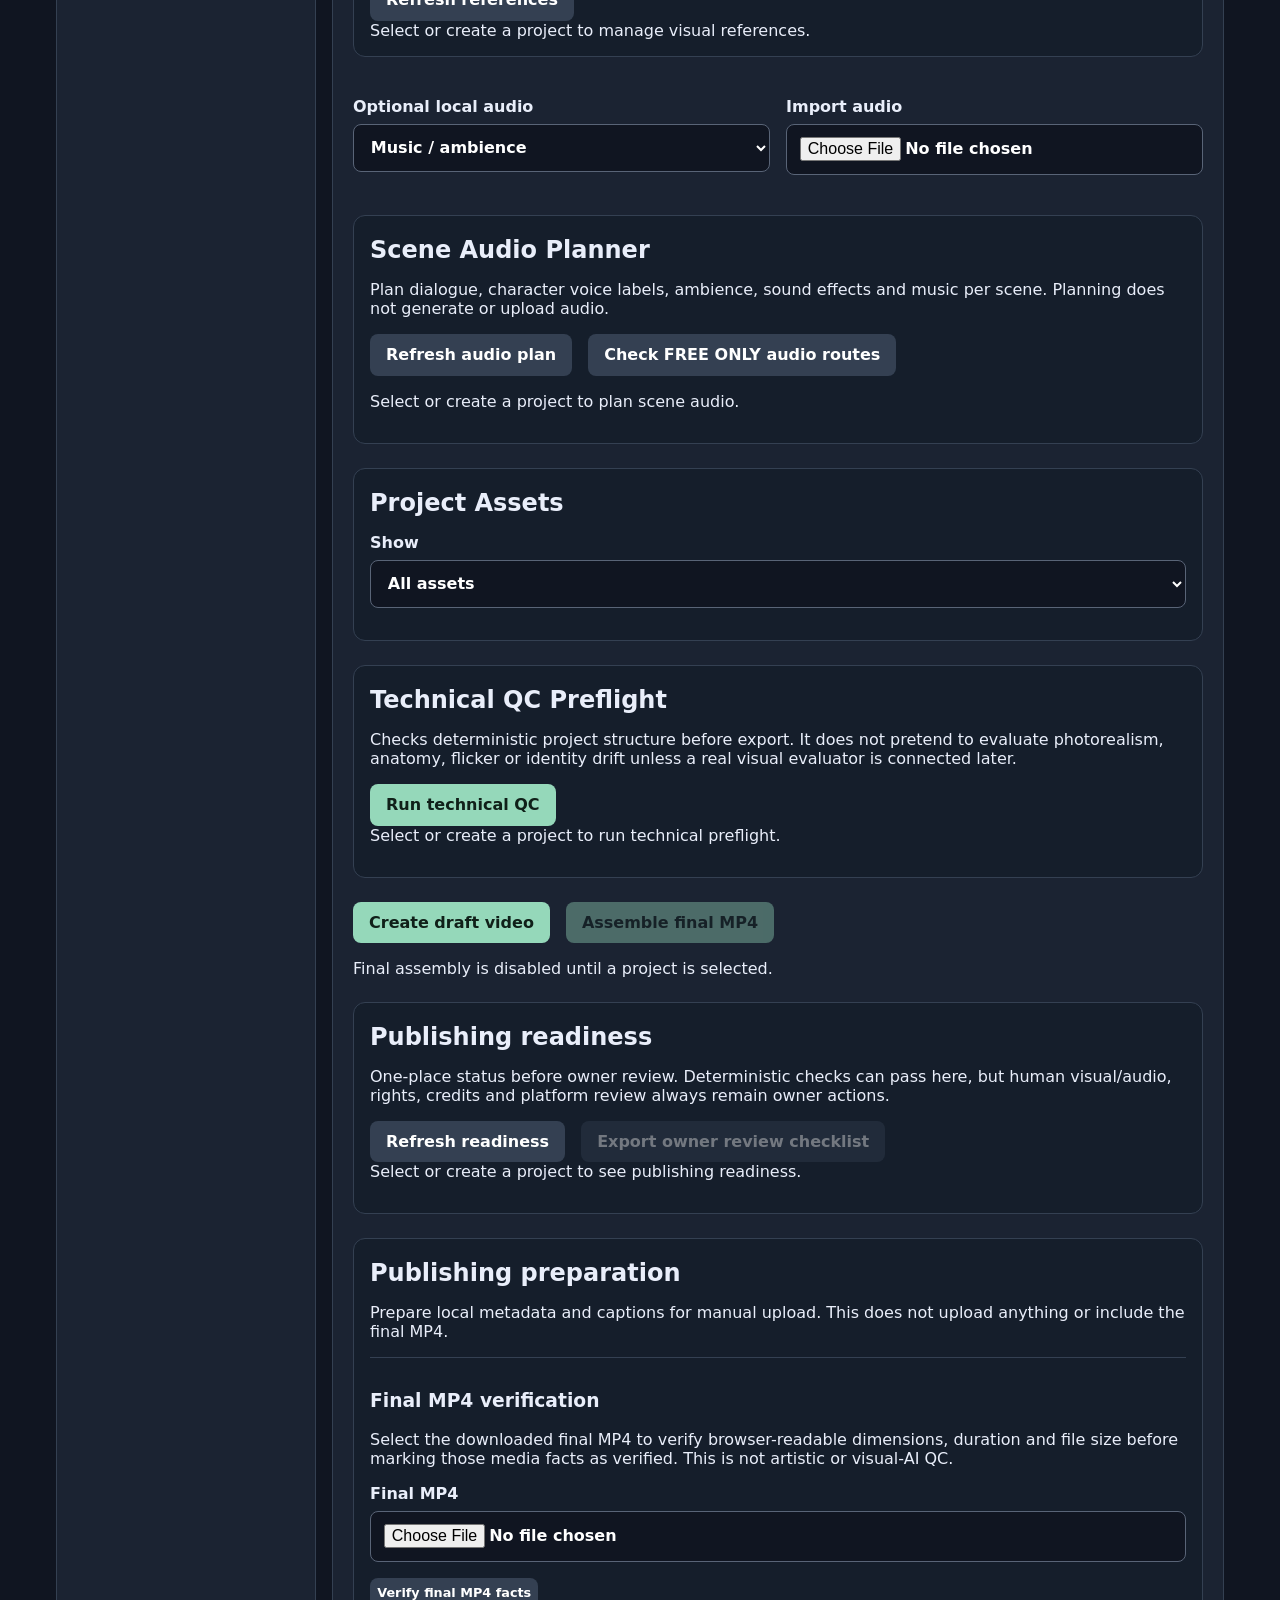
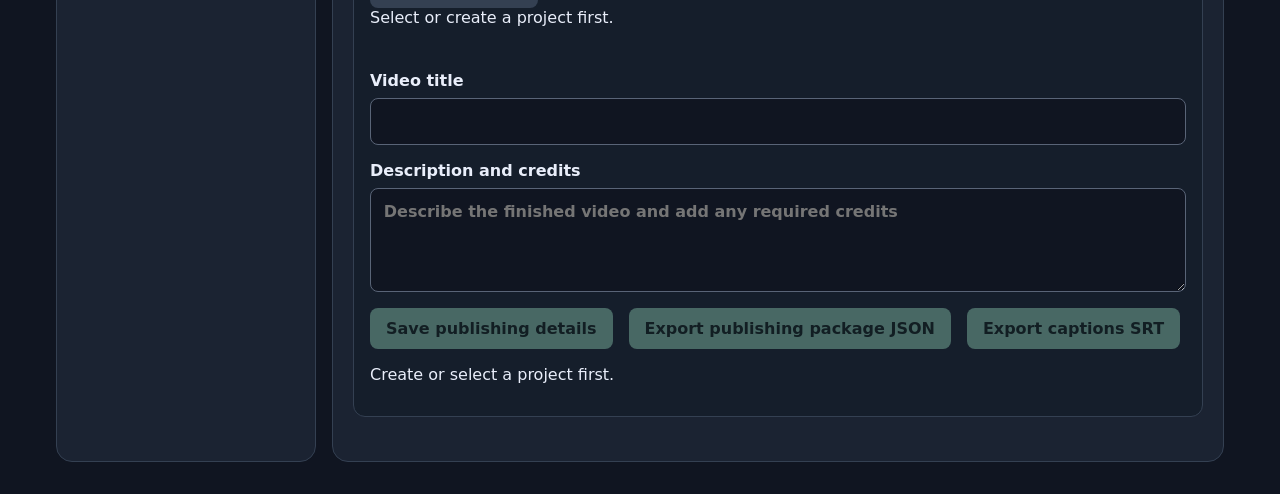
==== commit 6c6dac12: "Add publishing readiness dashboard to V2 studio" ====
--- a/v2/index.html
+++ b/v2/index.html
@@ -1 +1 @@
-<!doctype html><html lang="en"><head><meta charset="utf-8"><meta name="viewport" content="width=device-width,initial-scale=1"><meta http-equiv="Content-Security-Policy" content="default-src 'self'; script-src 'self'; style-src 'self'; connect-src 'self' http://127.0.0.1:8787; object-src 'none'; base-uri 'none'"><title>AI Video Maker V2</title><link rel="stylesheet" href="studio.css"><script type="module" src="studio.mjs"></script><script type="module" src="studio-enhancements.mjs"></script><script type="module" src="audio-qc-ui.mjs"></script><script type="module" src="recovery-capability-ui.mjs"></script><script type="module" src="final-output-ui.mjs"></script></head><body><header><strong>✦ AI Video Maker V2</strong><span>FREE ONLY · local planning</span><a href="../index.html">V1 studio</a></header><main><section class="hero"><p>V2 CLEAN STUDIO</p><h1>One idea, a scene plan you can control.</h1><p>Build a continuity-aware storyboard and revise only the scene that needs work. Import local media files and export each one. Local draft generation is available when the bridge is running.</p></section><section class="grid"><aside><h2>Projects</h2><label>Restore project JSON<input id="restore" type="file" accept=".json,application/json"></label><label>Restore complete ZIP<input id="restoreBundle" type="file" accept=".zip,application/zip"></label><div id="projects"></div></aside><article><label>Project name<input id="name" maxlength="80" placeholder="My video"></label><label>Your video idea<textarea id="prompt" rows="5" placeholder="Describe the story, characters, location and outcome"></textarea></label><details><summary>Character and world references</summary><label>Character identity, clothing and age<textarea id="character" rows="3" maxlength="1200"></textarea></label><label>World, locations and recurring objects<textarea id="world" rows="3" maxlength="1200"></textarea></label><label>Visual rules and continuity<textarea id="visualRules" rows="3" maxlength="1200"></textarea></label><button id="saveBible" type="button">Save references</button><p>Text guidance for future scene generation; results still depend on the local generator.</p></details><div class="row"><label>Visual direction<select id="style"><option>photorealistic</option><option>cinematic</option><option>3D animation</option><option>storybook</option><option>fantasy</option><option>sci-fi</option><option>surreal</option><option selected>custom</option></select></label><label>Hardware mode<select id="hardware"><option value="light">Light laptop (default)</option><option value="balanced">Balanced</option><option value="strong">Stronger laptop</option></select></label><label>Duration<select id="seconds"><option>15</option><option selected>30</option><option>45</option><option>60</option></select></label></div><div class="actions"><button id="plan">Create scene plan</button><button id="export" disabled>Export project metadata JSON</button><button id="bundle" disabled>Export complete ZIP</button><button id="undo" type="button" disabled>Undo last change</button><button id="bridge" type="button">Check local bridge</button></div><p id="notice" role="status"></p><section id="capabilities" class="asset-board" aria-live="polite"></section><section class="asset-board"><h2>FREE ONLY Adapter Registry</h2><p>Shows only adapters that the local bridge reports as verified and usable under FREE ONLY. This never downloads models or enables paid providers.</p><div class="actions"><button id="checkAdapterRegistry" type="button" class="secondary">Check verified adapters</button></div><div id="adapterRegistry" aria-live="polite"></div></section><div id="summary"></div><section class="asset-board"><h2>Recovery & Version Safety</h2><p>Create small metadata-only recovery points before risky edits. Media bytes are not duplicated, and restoring a snapshot first preserves the current state as another safety point.</p><div class="actions"><button id="createRecoverySnapshot" type="button">Create recovery snapshot</button><button id="refreshRecovery" type="button" class="secondary">Refresh recovery history</button></div><div id="recoveryHistory" aria-live="polite"></div><p id="recoveryCapabilityStatus" role="status"></p></section><section class="asset-board"><h2>Visual Reference Library</h2><p>Use approved images to anchor character identity or recurring locations. Marking a reference locks it by default and preserves the original file.</p><div class="actions"><button id="refreshReferences" type="button" class="secondary">Refresh references</button></div><div id="referenceLibrary" aria-live="polite"></div></section><div class="row"><label>Optional local audio<select id="audioRole"><option value="music">Music / ambience</option><option value="voice">Voice track</option></select></label><label>Import audio<input id="audioFile" type="file" accept=".wav,.mp3,.m4a,.ogg,.flac,audio/*"></label></div><div id="audioAssets"></div><section class="asset-board"><h2>Scene Audio Planner</h2><p>Plan dialogue, character voice labels, ambience, sound effects and music per scene. Planning does not generate or upload audio.</p><div class="actions"><button id="refreshAudioPlan" type="button" class="secondary">Refresh audio plan</button><button id="checkAudioRoutes" type="button" class="secondary">Check FREE ONLY audio routes</button></div><p id="audioRouteStatus" role="status"></p><div id="sceneAudioPlanner" aria-live="polite"></div><p id="audioPlanStatus" role="status"></p></section><section class="asset-board"><h2>Project Assets</h2><label>Show<select id="assetFilter"><option value="all">All assets</option><option value="image">Images</option><option value="video">Videos</option><option value="audio">Audio</option><option value="locked">Locked</option></select></label><div id="assetBoard"></div></section><section class="asset-board"><h2>Technical QC Preflight</h2><p>Checks deterministic project structure before export. It does not pretend to evaluate photorealism, anatomy, flicker or identity drift unless a real visual evaluator is connected later.</p><div class="actions"><button id="runQc" type="button">Run technical QC</button></div><div id="qcReport" aria-live="polite"></div><p id="enhancementStatus" role="status"></p></section><div class="actions"><button id="createDraft" type="button">Create draft video</button><button id="assemble" type="button">Assemble final MP4</button><div id="finalVideo"></div></div><p id="qcGateStatus" role="status"></p><section class="asset-board"><h2>Publishing preparation</h2><p>Prepare local metadata and captions for manual upload. This does not upload anything or include the final MP4.</p><section class="asset-item"><h3>Final MP4 verification</h3><p>Select the downloaded final MP4 to verify browser-readable dimensions, duration and file size before marking those media facts as verified. This is not artistic or visual-AI QC.</p><label>Final MP4<input id="finalOutputFile" type="file" accept="video/mp4,.mp4"></label><div class="actions"><button id="verifyFinalOutput" type="button" class="secondary">Verify final MP4 facts</button></div><div id="finalVerificationSummary" aria-live="polite"></div><p id="finalVerificationStatus" role="status"></p></section><label>Video title<input id="publishTitle" maxlength="100"></label><label>Description and credits<textarea id="publishDescription" rows="4" maxlength="5000" placeholder="Describe the finished video and add any required credits"></textarea></label><div class="actions"><button id="savePublishing" type="button" disabled>Save publishing details</button><button id="exportPublishing" type="button" disabled>Export publishing package JSON</button><button id="exportCaptions" type="button" disabled>Export captions SRT</button></div><p id="publishingStatus" role="status"></p></section><div id="preview" aria-live="polite"></div><div id="scenes"></div></article></section></main></body></html>+<!doctype html><html lang="en"><head><meta charset="utf-8"><meta name="viewport" content="width=device-width,initial-scale=1"><meta http-equiv="Content-Security-Policy" content="default-src 'self'; script-src 'self'; style-src 'self'; connect-src 'self' http://127.0.0.1:8787; object-src 'none'; base-uri 'none'"><title>AI Video Maker V2</title><link rel="stylesheet" href="studio.css"><script type="module" src="studio.mjs"></script><script type="module" src="studio-enhancements.mjs"></script><script type="module" src="audio-qc-ui.mjs"></script><script type="module" src="recovery-capability-ui.mjs"></script><script type="module" src="final-output-ui.mjs"></script><script type="module" src="publishing-readiness-ui.mjs"></script></head><body><header><strong>✦ AI Video Maker V2</strong><span>FREE ONLY · local planning</span><a href="../index.html">V1 studio</a></header><main><section class="hero"><p>V2 CLEAN STUDIO</p><h1>One idea, a scene plan you can control.</h1><p>Build a continuity-aware storyboard and revise only the scene that needs work. Import local media files and export each one. Local draft generation is available when the bridge is running.</p></section><section class="grid"><aside><h2>Projects</h2><label>Restore project JSON<input id="restore" type="file" accept=".json,application/json"></label><label>Restore complete ZIP<input id="restoreBundle" type="file" accept=".zip,application/zip"></label><div id="projects"></div></aside><article><label>Project name<input id="name" maxlength="80" placeholder="My video"></label><label>Your video idea<textarea id="prompt" rows="5" placeholder="Describe the story, characters, location and outcome"></textarea></label><details><summary>Character and world references</summary><label>Character identity, clothing and age<textarea id="character" rows="3" maxlength="1200"></textarea></label><label>World, locations and recurring objects<textarea id="world" rows="3" maxlength="1200"></textarea></label><label>Visual rules and continuity<textarea id="visualRules" rows="3" maxlength="1200"></textarea></label><button id="saveBible" type="button">Save references</button><p>Text guidance for future scene generation; results still depend on the local generator.</p></details><div class="row"><label>Visual direction<select id="style"><option>photorealistic</option><option>cinematic</option><option>3D animation</option><option>storybook</option><option>fantasy</option><option>sci-fi</option><option>surreal</option><option selected>custom</option></select></label><label>Hardware mode<select id="hardware"><option value="light">Light laptop (default)</option><option value="balanced">Balanced</option><option value="strong">Stronger laptop</option></select></label><label>Duration<select id="seconds"><option>15</option><option selected>30</option><option>45</option><option>60</option></select></label></div><div class="actions"><button id="plan">Create scene plan</button><button id="export" disabled>Export project metadata JSON</button><button id="bundle" disabled>Export complete ZIP</button><button id="undo" type="button" disabled>Undo last change</button><button id="bridge" type="button">Check local bridge</button></div><p id="notice" role="status"></p><section id="capabilities" class="asset-board" aria-live="polite"></section><section class="asset-board"><h2>FREE ONLY Adapter Registry</h2><p>Shows only adapters that the local bridge reports as verified and usable under FREE ONLY. This never downloads models or enables paid providers.</p><div class="actions"><button id="checkAdapterRegistry" type="button" class="secondary">Check verified adapters</button></div><div id="adapterRegistry" aria-live="polite"></div></section><div id="summary"></div><section class="asset-board"><h2>Recovery & Version Safety</h2><p>Create small metadata-only recovery points before risky edits. Media bytes are not duplicated, and restoring a snapshot first preserves the current state as another safety point.</p><div class="actions"><button id="createRecoverySnapshot" type="button">Create recovery snapshot</button><button id="refreshRecovery" type="button" class="secondary">Refresh recovery history</button></div><div id="recoveryHistory" aria-live="polite"></div><p id="recoveryCapabilityStatus" role="status"></p></section><section class="asset-board"><h2>Visual Reference Library</h2><p>Use approved images to anchor character identity or recurring locations. Marking a reference locks it by default and preserves the original file.</p><div class="actions"><button id="refreshReferences" type="button" class="secondary">Refresh references</button></div><div id="referenceLibrary" aria-live="polite"></div></section><div class="row"><label>Optional local audio<select id="audioRole"><option value="music">Music / ambience</option><option value="voice">Voice track</option></select></label><label>Import audio<input id="audioFile" type="file" accept=".wav,.mp3,.m4a,.ogg,.flac,audio/*"></label></div><div id="audioAssets"></div><section class="asset-board"><h2>Scene Audio Planner</h2><p>Plan dialogue, character voice labels, ambience, sound effects and music per scene. Planning does not generate or upload audio.</p><div class="actions"><button id="refreshAudioPlan" type="button" class="secondary">Refresh audio plan</button><button id="checkAudioRoutes" type="button" class="secondary">Check FREE ONLY audio routes</button></div><p id="audioRouteStatus" role="status"></p><div id="sceneAudioPlanner" aria-live="polite"></div><p id="audioPlanStatus" role="status"></p></section><section class="asset-board"><h2>Project Assets</h2><label>Show<select id="assetFilter"><option value="all">All assets</option><option value="image">Images</option><option value="video">Videos</option><option value="audio">Audio</option><option value="locked">Locked</option></select></label><div id="assetBoard"></div></section><section class="asset-board"><h2>Technical QC Preflight</h2><p>Checks deterministic project structure before export. It does not pretend to evaluate photorealism, anatomy, flicker or identity drift unless a real visual evaluator is connected later.</p><div class="actions"><button id="runQc" type="button">Run technical QC</button></div><div id="qcReport" aria-live="polite"></div><p id="enhancementStatus" role="status"></p></section><div class="actions"><button id="createDraft" type="button">Create draft video</button><button id="assemble" type="button">Assemble final MP4</button><div id="finalVideo"></div></div><p id="qcGateStatus" role="status"></p><section class="asset-board"><h2>Publishing readiness</h2><p>One-place status before owner review. Deterministic checks can pass here, but human visual/audio, rights, credits and platform review always remain owner actions.</p><div class="actions"><button id="refreshPublishingReadiness" type="button" class="secondary">Refresh readiness</button><button id="exportOwnerChecklist" type="button" class="secondary" disabled>Export owner review checklist</button></div><div id="publishingReadiness" aria-live="polite"></div><p id="publishingReadinessStatus" role="status"></p></section><section class="asset-board"><h2>Publishing preparation</h2><p>Prepare local metadata and captions for manual upload. This does not upload anything or include the final MP4.</p><section class="asset-item"><h3>Final MP4 verification</h3><p>Select the downloaded final MP4 to verify browser-readable dimensions, duration and file size before marking those media facts as verified. This is not artistic or visual-AI QC.</p><label>Final MP4<input id="finalOutputFile" type="file" accept="video/mp4,.mp4"></label><div class="actions"><button id="verifyFinalOutput" type="button" class="secondary">Verify final MP4 facts</button></div><div id="finalVerificationSummary" aria-live="polite"></div><p id="finalVerificationStatus" role="status"></p></section><label>Video title<input id="publishTitle" maxlength="100"></label><label>Description and credits<textarea id="publishDescription" rows="4" maxlength="5000" placeholder="Describe the finished video and add any required credits"></textarea></label><div class="actions"><button id="savePublishing" type="button" disabled>Save publishing details</button><button id="exportPublishing" type="button" disabled>Export publishing package JSON</button><button id="exportCaptions" type="button" disabled>Export captions SRT</button></div><p id="publishingStatus" role="status"></p></section><div id="preview" aria-live="polite"></div><div id="scenes"></div></article></section></main></body></html>
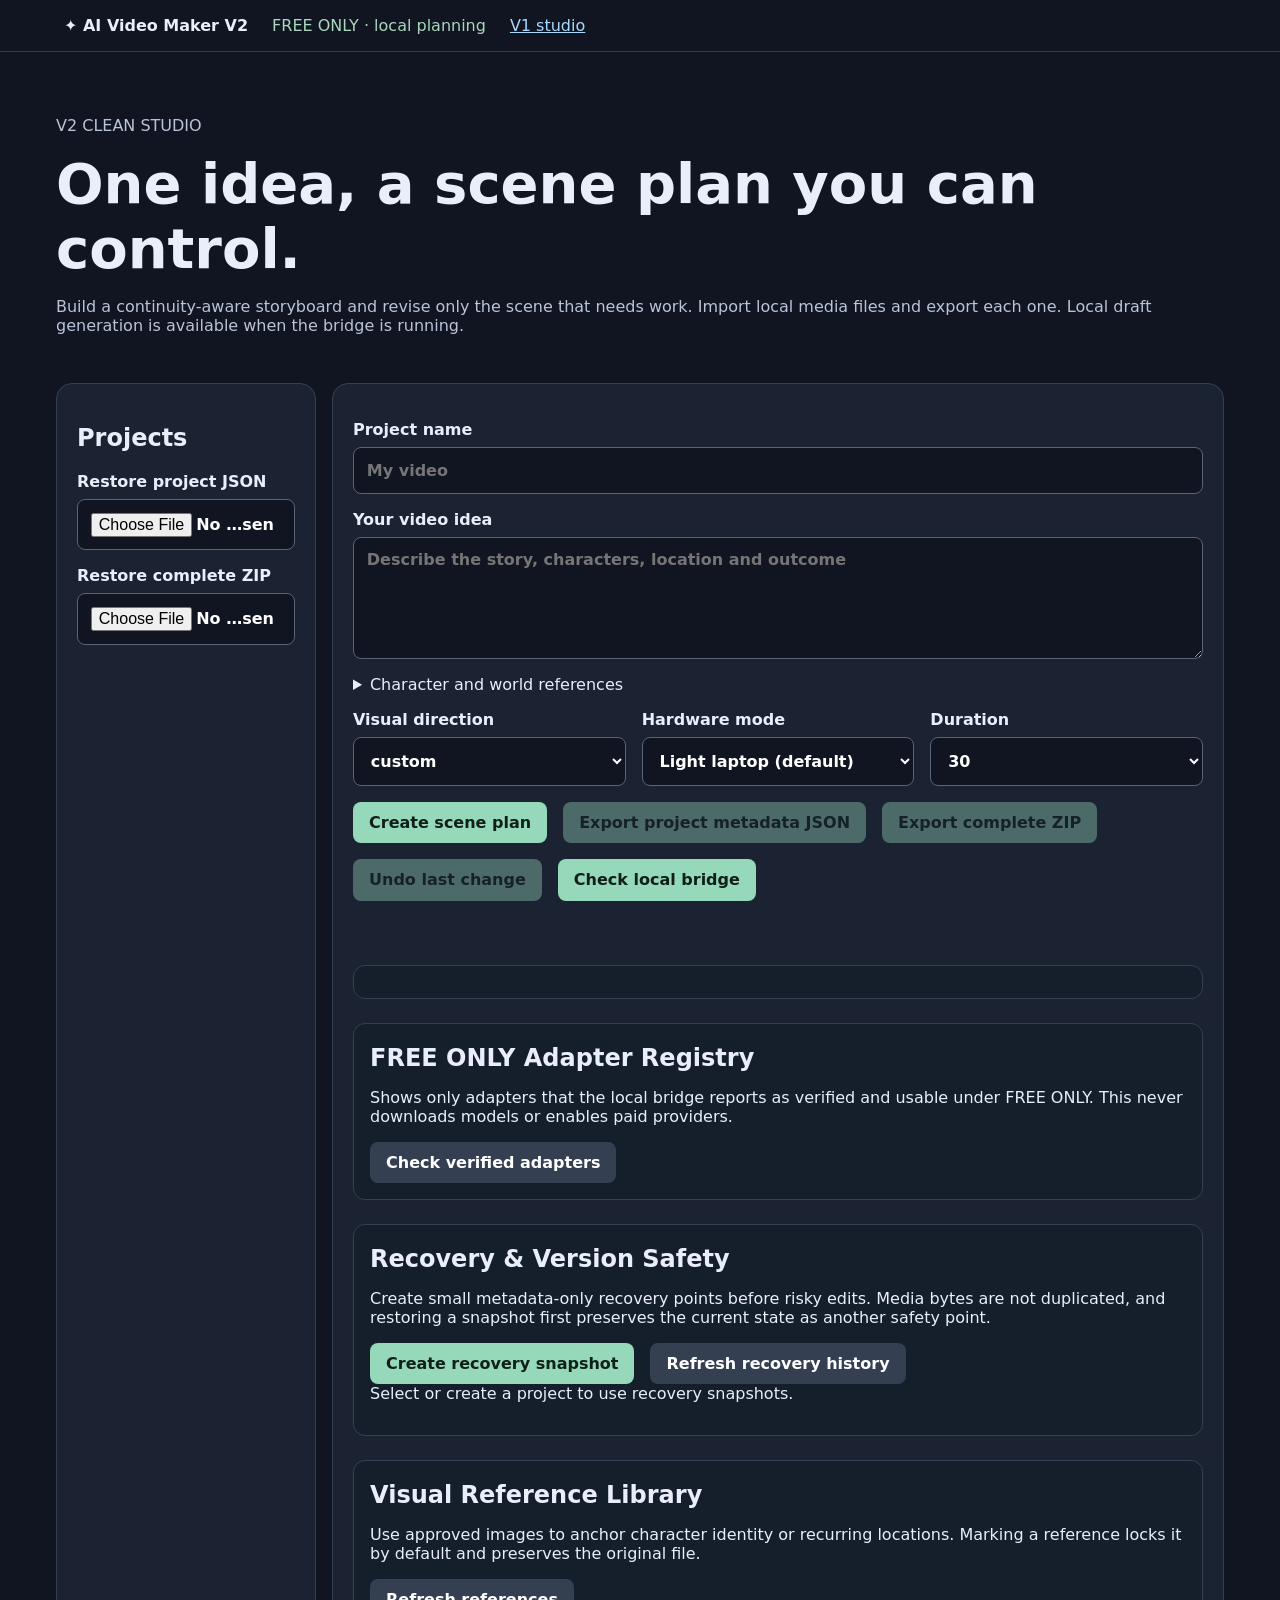
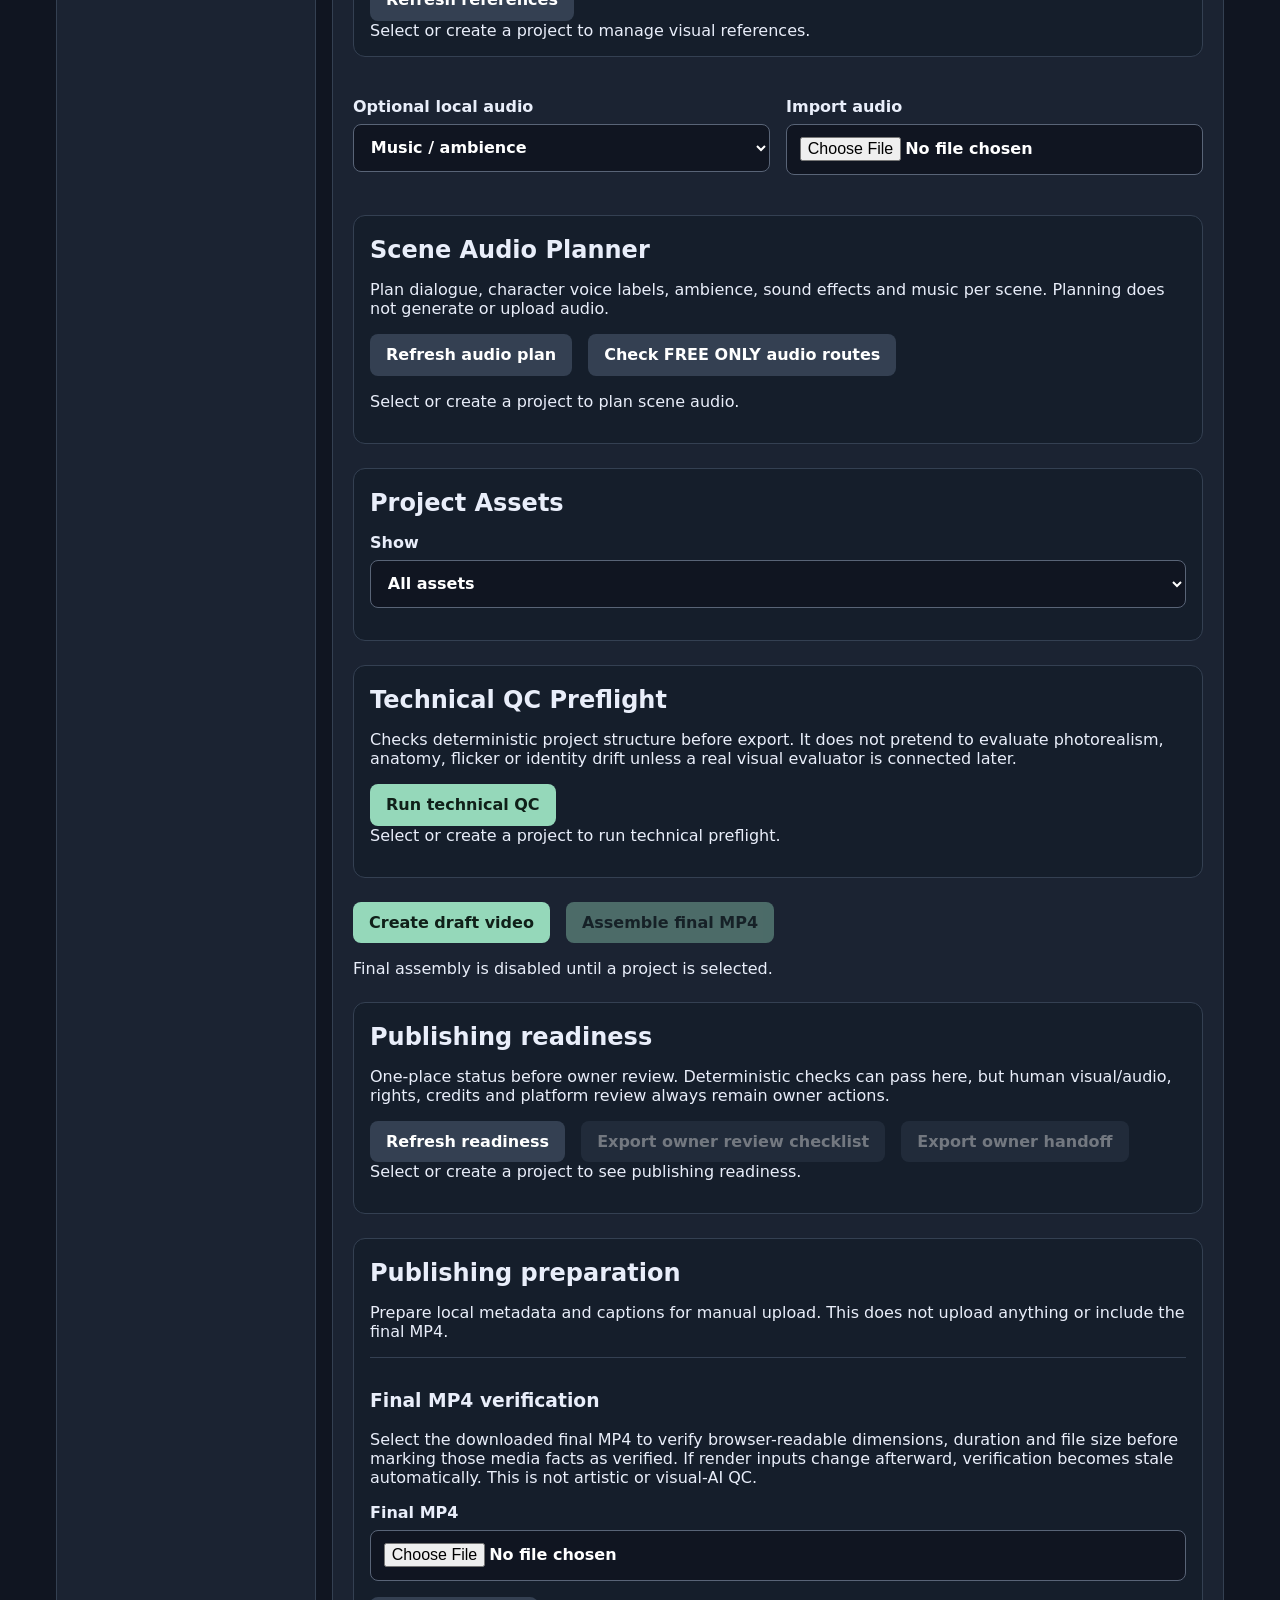
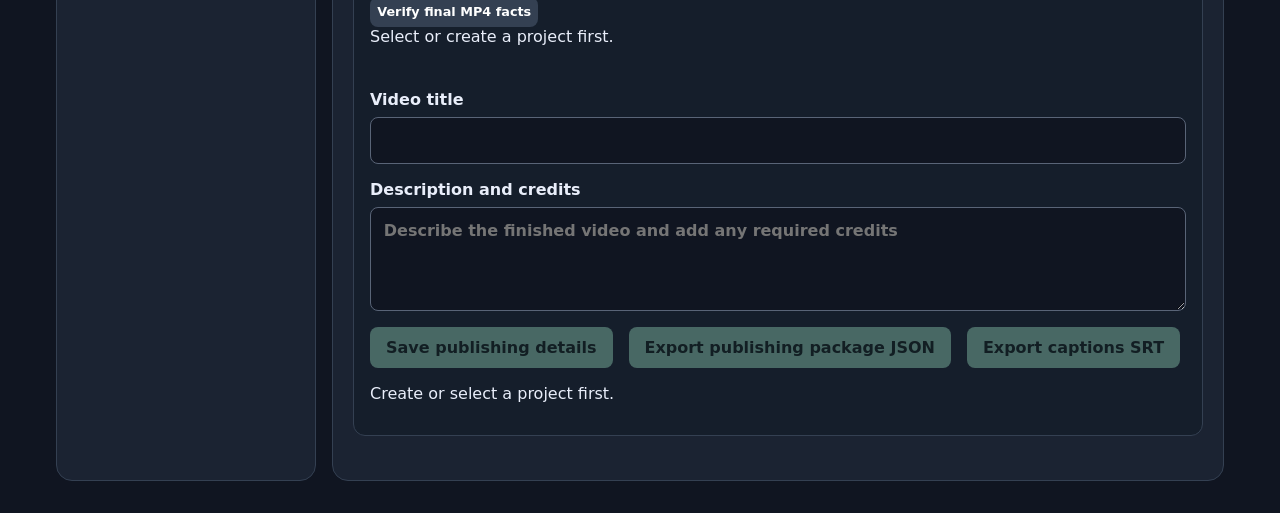
==== commit 6d4d51ee: "feat(v2): expose stale verification and owner handoff controls" ====
--- a/v2/index.html
+++ b/v2/index.html
@@ -1 +1 @@
-<!doctype html><html lang="en"><head><meta charset="utf-8"><meta name="viewport" content="width=device-width,initial-scale=1"><meta http-equiv="Content-Security-Policy" content="default-src 'self'; script-src 'self'; style-src 'self'; connect-src 'self' http://127.0.0.1:8787; object-src 'none'; base-uri 'none'"><title>AI Video Maker V2</title><link rel="stylesheet" href="studio.css"><script type="module" src="studio.mjs"></script><script type="module" src="studio-enhancements.mjs"></script><script type="module" src="audio-qc-ui.mjs"></script><script type="module" src="recovery-capability-ui.mjs"></script><script type="module" src="final-output-ui.mjs"></script><script type="module" src="publishing-readiness-ui.mjs"></script></head><body><header><strong>✦ AI Video Maker V2</strong><span>FREE ONLY · local planning</span><a href="../index.html">V1 studio</a></header><main><section class="hero"><p>V2 CLEAN STUDIO</p><h1>One idea, a scene plan you can control.</h1><p>Build a continuity-aware storyboard and revise only the scene that needs work. Import local media files and export each one. Local draft generation is available when the bridge is running.</p></section><section class="grid"><aside><h2>Projects</h2><label>Restore project JSON<input id="restore" type="file" accept=".json,application/json"></label><label>Restore complete ZIP<input id="restoreBundle" type="file" accept=".zip,application/zip"></label><div id="projects"></div></aside><article><label>Project name<input id="name" maxlength="80" placeholder="My video"></label><label>Your video idea<textarea id="prompt" rows="5" placeholder="Describe the story, characters, location and outcome"></textarea></label><details><summary>Character and world references</summary><label>Character identity, clothing and age<textarea id="character" rows="3" maxlength="1200"></textarea></label><label>World, locations and recurring objects<textarea id="world" rows="3" maxlength="1200"></textarea></label><label>Visual rules and continuity<textarea id="visualRules" rows="3" maxlength="1200"></textarea></label><button id="saveBible" type="button">Save references</button><p>Text guidance for future scene generation; results still depend on the local generator.</p></details><div class="row"><label>Visual direction<select id="style"><option>photorealistic</option><option>cinematic</option><option>3D animation</option><option>storybook</option><option>fantasy</option><option>sci-fi</option><option>surreal</option><option selected>custom</option></select></label><label>Hardware mode<select id="hardware"><option value="light">Light laptop (default)</option><option value="balanced">Balanced</option><option value="strong">Stronger laptop</option></select></label><label>Duration<select id="seconds"><option>15</option><option selected>30</option><option>45</option><option>60</option></select></label></div><div class="actions"><button id="plan">Create scene plan</button><button id="export" disabled>Export project metadata JSON</button><button id="bundle" disabled>Export complete ZIP</button><button id="undo" type="button" disabled>Undo last change</button><button id="bridge" type="button">Check local bridge</button></div><p id="notice" role="status"></p><section id="capabilities" class="asset-board" aria-live="polite"></section><section class="asset-board"><h2>FREE ONLY Adapter Registry</h2><p>Shows only adapters that the local bridge reports as verified and usable under FREE ONLY. This never downloads models or enables paid providers.</p><div class="actions"><button id="checkAdapterRegistry" type="button" class="secondary">Check verified adapters</button></div><div id="adapterRegistry" aria-live="polite"></div></section><div id="summary"></div><section class="asset-board"><h2>Recovery & Version Safety</h2><p>Create small metadata-only recovery points before risky edits. Media bytes are not duplicated, and restoring a snapshot first preserves the current state as another safety point.</p><div class="actions"><button id="createRecoverySnapshot" type="button">Create recovery snapshot</button><button id="refreshRecovery" type="button" class="secondary">Refresh recovery history</button></div><div id="recoveryHistory" aria-live="polite"></div><p id="recoveryCapabilityStatus" role="status"></p></section><section class="asset-board"><h2>Visual Reference Library</h2><p>Use approved images to anchor character identity or recurring locations. Marking a reference locks it by default and preserves the original file.</p><div class="actions"><button id="refreshReferences" type="button" class="secondary">Refresh references</button></div><div id="referenceLibrary" aria-live="polite"></div></section><div class="row"><label>Optional local audio<select id="audioRole"><option value="music">Music / ambience</option><option value="voice">Voice track</option></select></label><label>Import audio<input id="audioFile" type="file" accept=".wav,.mp3,.m4a,.ogg,.flac,audio/*"></label></div><div id="audioAssets"></div><section class="asset-board"><h2>Scene Audio Planner</h2><p>Plan dialogue, character voice labels, ambience, sound effects and music per scene. Planning does not generate or upload audio.</p><div class="actions"><button id="refreshAudioPlan" type="button" class="secondary">Refresh audio plan</button><button id="checkAudioRoutes" type="button" class="secondary">Check FREE ONLY audio routes</button></div><p id="audioRouteStatus" role="status"></p><div id="sceneAudioPlanner" aria-live="polite"></div><p id="audioPlanStatus" role="status"></p></section><section class="asset-board"><h2>Project Assets</h2><label>Show<select id="assetFilter"><option value="all">All assets</option><option value="image">Images</option><option value="video">Videos</option><option value="audio">Audio</option><option value="locked">Locked</option></select></label><div id="assetBoard"></div></section><section class="asset-board"><h2>Technical QC Preflight</h2><p>Checks deterministic project structure before export. It does not pretend to evaluate photorealism, anatomy, flicker or identity drift unless a real visual evaluator is connected later.</p><div class="actions"><button id="runQc" type="button">Run technical QC</button></div><div id="qcReport" aria-live="polite"></div><p id="enhancementStatus" role="status"></p></section><div class="actions"><button id="createDraft" type="button">Create draft video</button><button id="assemble" type="button">Assemble final MP4</button><div id="finalVideo"></div></div><p id="qcGateStatus" role="status"></p><section class="asset-board"><h2>Publishing readiness</h2><p>One-place status before owner review. Deterministic checks can pass here, but human visual/audio, rights, credits and platform review always remain owner actions.</p><div class="actions"><button id="refreshPublishingReadiness" type="button" class="secondary">Refresh readiness</button><button id="exportOwnerChecklist" type="button" class="secondary" disabled>Export owner review checklist</button></div><div id="publishingReadiness" aria-live="polite"></div><p id="publishingReadinessStatus" role="status"></p></section><section class="asset-board"><h2>Publishing preparation</h2><p>Prepare local metadata and captions for manual upload. This does not upload anything or include the final MP4.</p><section class="asset-item"><h3>Final MP4 verification</h3><p>Select the downloaded final MP4 to verify browser-readable dimensions, duration and file size before marking those media facts as verified. This is not artistic or visual-AI QC.</p><label>Final MP4<input id="finalOutputFile" type="file" accept="video/mp4,.mp4"></label><div class="actions"><button id="verifyFinalOutput" type="button" class="secondary">Verify final MP4 facts</button></div><div id="finalVerificationSummary" aria-live="polite"></div><p id="finalVerificationStatus" role="status"></p></section><label>Video title<input id="publishTitle" maxlength="100"></label><label>Description and credits<textarea id="publishDescription" rows="4" maxlength="5000" placeholder="Describe the finished video and add any required credits"></textarea></label><div class="actions"><button id="savePublishing" type="button" disabled>Save publishing details</button><button id="exportPublishing" type="button" disabled>Export publishing package JSON</button><button id="exportCaptions" type="button" disabled>Export captions SRT</button></div><p id="publishingStatus" role="status"></p></section><div id="preview" aria-live="polite"></div><div id="scenes"></div></article></section></main></body></html>+<!doctype html><html lang="en"><head><meta charset="utf-8"><meta name="viewport" content="width=device-width,initial-scale=1"><meta http-equiv="Content-Security-Policy" content="default-src 'self'; script-src 'self'; style-src 'self'; connect-src 'self' http://127.0.0.1:8787; object-src 'none'; base-uri 'none'"><title>AI Video Maker V2</title><link rel="stylesheet" href="studio.css"><script type="module" src="studio.mjs"></script><script type="module" src="studio-enhancements.mjs"></script><script type="module" src="audio-qc-ui.mjs"></script><script type="module" src="recovery-capability-ui.mjs"></script><script type="module" src="final-output-ui.mjs"></script><script type="module" src="publishing-readiness-ui.mjs"></script></head><body><header><strong>✦ AI Video Maker V2</strong><span>FREE ONLY · local planning</span><a href="../index.html">V1 studio</a></header><main><section class="hero"><p>V2 CLEAN STUDIO</p><h1>One idea, a scene plan you can control.</h1><p>Build a continuity-aware storyboard and revise only the scene that needs work. Import local media files and export each one. Local draft generation is available when the bridge is running.</p></section><section class="grid"><aside><h2>Projects</h2><label>Restore project JSON<input id="restore" type="file" accept=".json,application/json"></label><label>Restore complete ZIP<input id="restoreBundle" type="file" accept=".zip,application/zip"></label><div id="projects"></div></aside><article><label>Project name<input id="name" maxlength="80" placeholder="My video"></label><label>Your video idea<textarea id="prompt" rows="5" placeholder="Describe the story, characters, location and outcome"></textarea></label><details><summary>Character and world references</summary><label>Character identity, clothing and age<textarea id="character" rows="3" maxlength="1200"></textarea></label><label>World, locations and recurring objects<textarea id="world" rows="3" maxlength="1200"></textarea></label><label>Visual rules and continuity<textarea id="visualRules" rows="3" maxlength="1200"></textarea></label><button id="saveBible" type="button">Save references</button><p>Text guidance for future scene generation; results still depend on the local generator.</p></details><div class="row"><label>Visual direction<select id="style"><option>photorealistic</option><option>cinematic</option><option>3D animation</option><option>storybook</option><option>fantasy</option><option>sci-fi</option><option>surreal</option><option selected>custom</option></select></label><label>Hardware mode<select id="hardware"><option value="light">Light laptop (default)</option><option value="balanced">Balanced</option><option value="strong">Stronger laptop</option></select></label><label>Duration<select id="seconds"><option>15</option><option selected>30</option><option>45</option><option>60</option></select></label></div><div class="actions"><button id="plan">Create scene plan</button><button id="export" disabled>Export project metadata JSON</button><button id="bundle" disabled>Export complete ZIP</button><button id="undo" type="button" disabled>Undo last change</button><button id="bridge" type="button">Check local bridge</button></div><p id="notice" role="status"></p><section id="capabilities" class="asset-board" aria-live="polite"></section><section class="asset-board"><h2>FREE ONLY Adapter Registry</h2><p>Shows only adapters that the local bridge reports as verified and usable under FREE ONLY. This never downloads models or enables paid providers.</p><div class="actions"><button id="checkAdapterRegistry" type="button" class="secondary">Check verified adapters</button></div><div id="adapterRegistry" aria-live="polite"></div></section><div id="summary"></div><section class="asset-board"><h2>Recovery & Version Safety</h2><p>Create small metadata-only recovery points before risky edits. Media bytes are not duplicated, and restoring a snapshot first preserves the current state as another safety point.</p><div class="actions"><button id="createRecoverySnapshot" type="button">Create recovery snapshot</button><button id="refreshRecovery" type="button" class="secondary">Refresh recovery history</button></div><div id="recoveryHistory" aria-live="polite"></div><p id="recoveryCapabilityStatus" role="status"></p></section><section class="asset-board"><h2>Visual Reference Library</h2><p>Use approved images to anchor character identity or recurring locations. Marking a reference locks it by default and preserves the original file.</p><div class="actions"><button id="refreshReferences" type="button" class="secondary">Refresh references</button></div><div id="referenceLibrary" aria-live="polite"></div></section><div class="row"><label>Optional local audio<select id="audioRole"><option value="music">Music / ambience</option><option value="voice">Voice track</option></select></label><label>Import audio<input id="audioFile" type="file" accept=".wav,.mp3,.m4a,.ogg,.flac,audio/*"></label></div><div id="audioAssets"></div><section class="asset-board"><h2>Scene Audio Planner</h2><p>Plan dialogue, character voice labels, ambience, sound effects and music per scene. Planning does not generate or upload audio.</p><div class="actions"><button id="refreshAudioPlan" type="button" class="secondary">Refresh audio plan</button><button id="checkAudioRoutes" type="button" class="secondary">Check FREE ONLY audio routes</button></div><p id="audioRouteStatus" role="status"></p><div id="sceneAudioPlanner" aria-live="polite"></div><p id="audioPlanStatus" role="status"></p></section><section class="asset-board"><h2>Project Assets</h2><label>Show<select id="assetFilter"><option value="all">All assets</option><option value="image">Images</option><option value="video">Videos</option><option value="audio">Audio</option><option value="locked">Locked</option></select></label><div id="assetBoard"></div></section><section class="asset-board"><h2>Technical QC Preflight</h2><p>Checks deterministic project structure before export. It does not pretend to evaluate photorealism, anatomy, flicker or identity drift unless a real visual evaluator is connected later.</p><div class="actions"><button id="runQc" type="button">Run technical QC</button></div><div id="qcReport" aria-live="polite"></div><p id="enhancementStatus" role="status"></p></section><div class="actions"><button id="createDraft" type="button">Create draft video</button><button id="assemble" type="button">Assemble final MP4</button><div id="finalVideo"></div></div><p id="qcGateStatus" role="status"></p><section class="asset-board"><h2>Publishing readiness</h2><p>One-place status before owner review. Deterministic checks can pass here, but human visual/audio, rights, credits and platform review always remain owner actions.</p><div class="actions"><button id="refreshPublishingReadiness" type="button" class="secondary">Refresh readiness</button><button id="exportOwnerChecklist" type="button" class="secondary" disabled>Export owner review checklist</button><button id="exportOwnerHandoff" type="button" class="secondary" disabled>Export owner handoff</button></div><div id="publishingReadiness" aria-live="polite"></div><p id="publishingReadinessStatus" role="status"></p></section><section class="asset-board"><h2>Publishing preparation</h2><p>Prepare local metadata and captions for manual upload. This does not upload anything or include the final MP4.</p><section class="asset-item"><h3>Final MP4 verification</h3><p>Select the downloaded final MP4 to verify browser-readable dimensions, duration and file size before marking those media facts as verified. If render inputs change afterward, verification becomes stale automatically. This is not artistic or visual-AI QC.</p><label>Final MP4<input id="finalOutputFile" type="file" accept="video/mp4,.mp4"></label><div class="actions"><button id="verifyFinalOutput" type="button" class="secondary">Verify final MP4 facts</button></div><div id="finalVerificationSummary" aria-live="polite"></div><p id="finalVerificationStatus" role="status"></p></section><label>Video title<input id="publishTitle" maxlength="100"></label><label>Description and credits<textarea id="publishDescription" rows="4" maxlength="5000" placeholder="Describe the finished video and add any required credits"></textarea></label><div class="actions"><button id="savePublishing" type="button" disabled>Save publishing details</button><button id="exportPublishing" type="button" disabled>Export publishing package JSON</button><button id="exportCaptions" type="button" disabled>Export captions SRT</button></div><p id="publishingStatus" role="status"></p></section><div id="preview" aria-live="polite"></div><div id="scenes"></div></article></section></main></body></html>
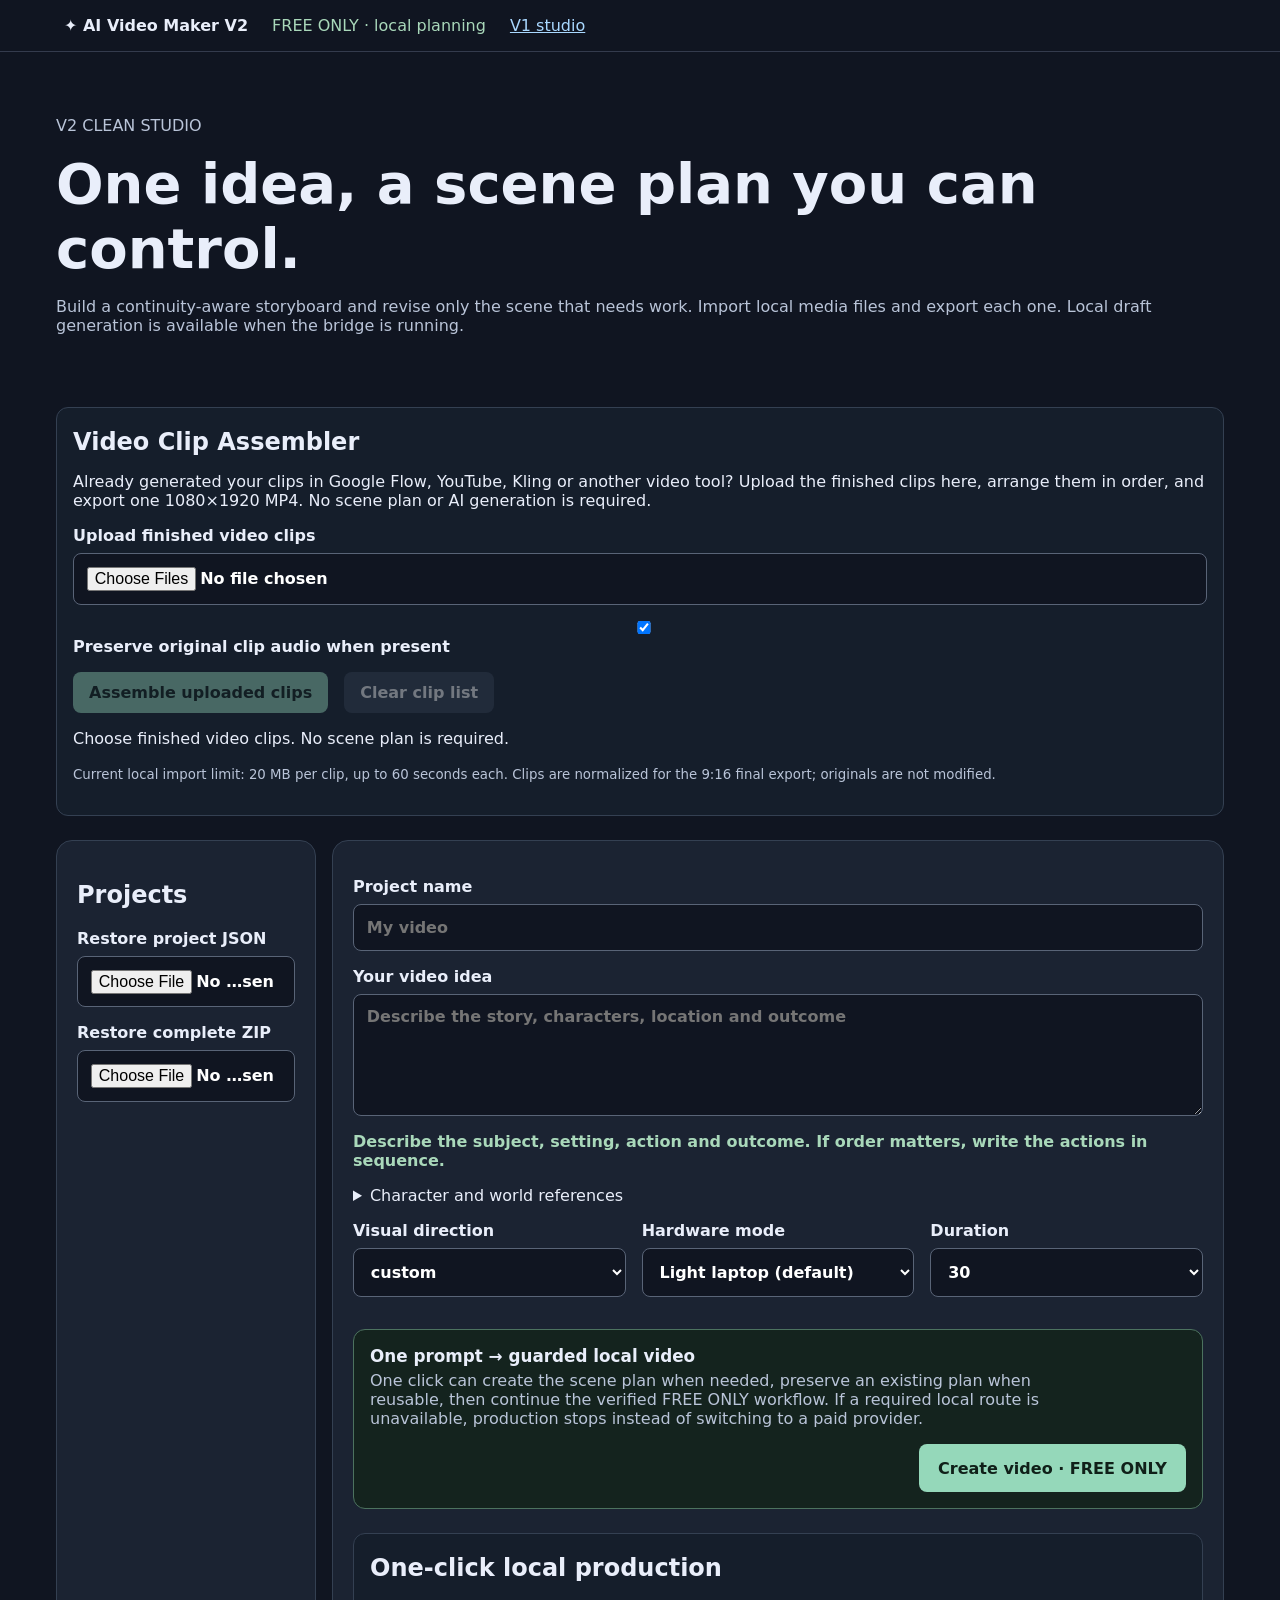
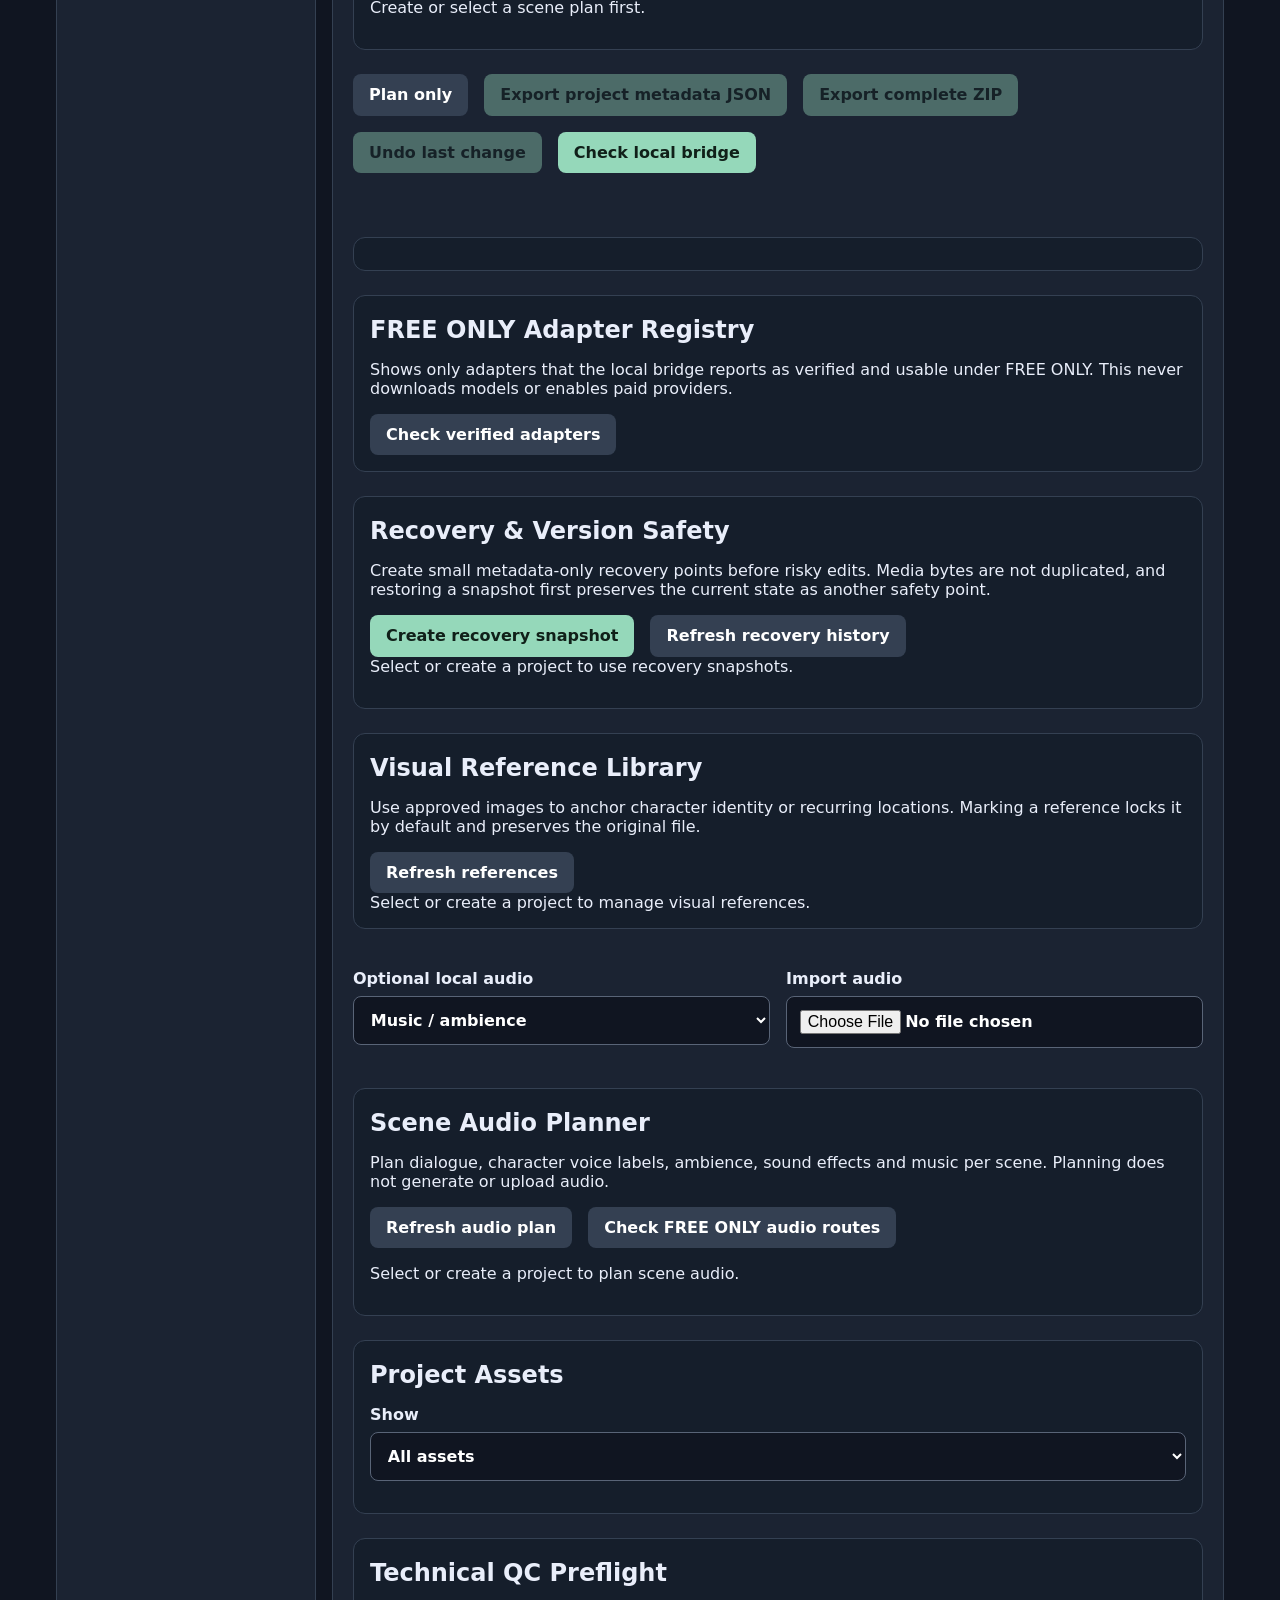
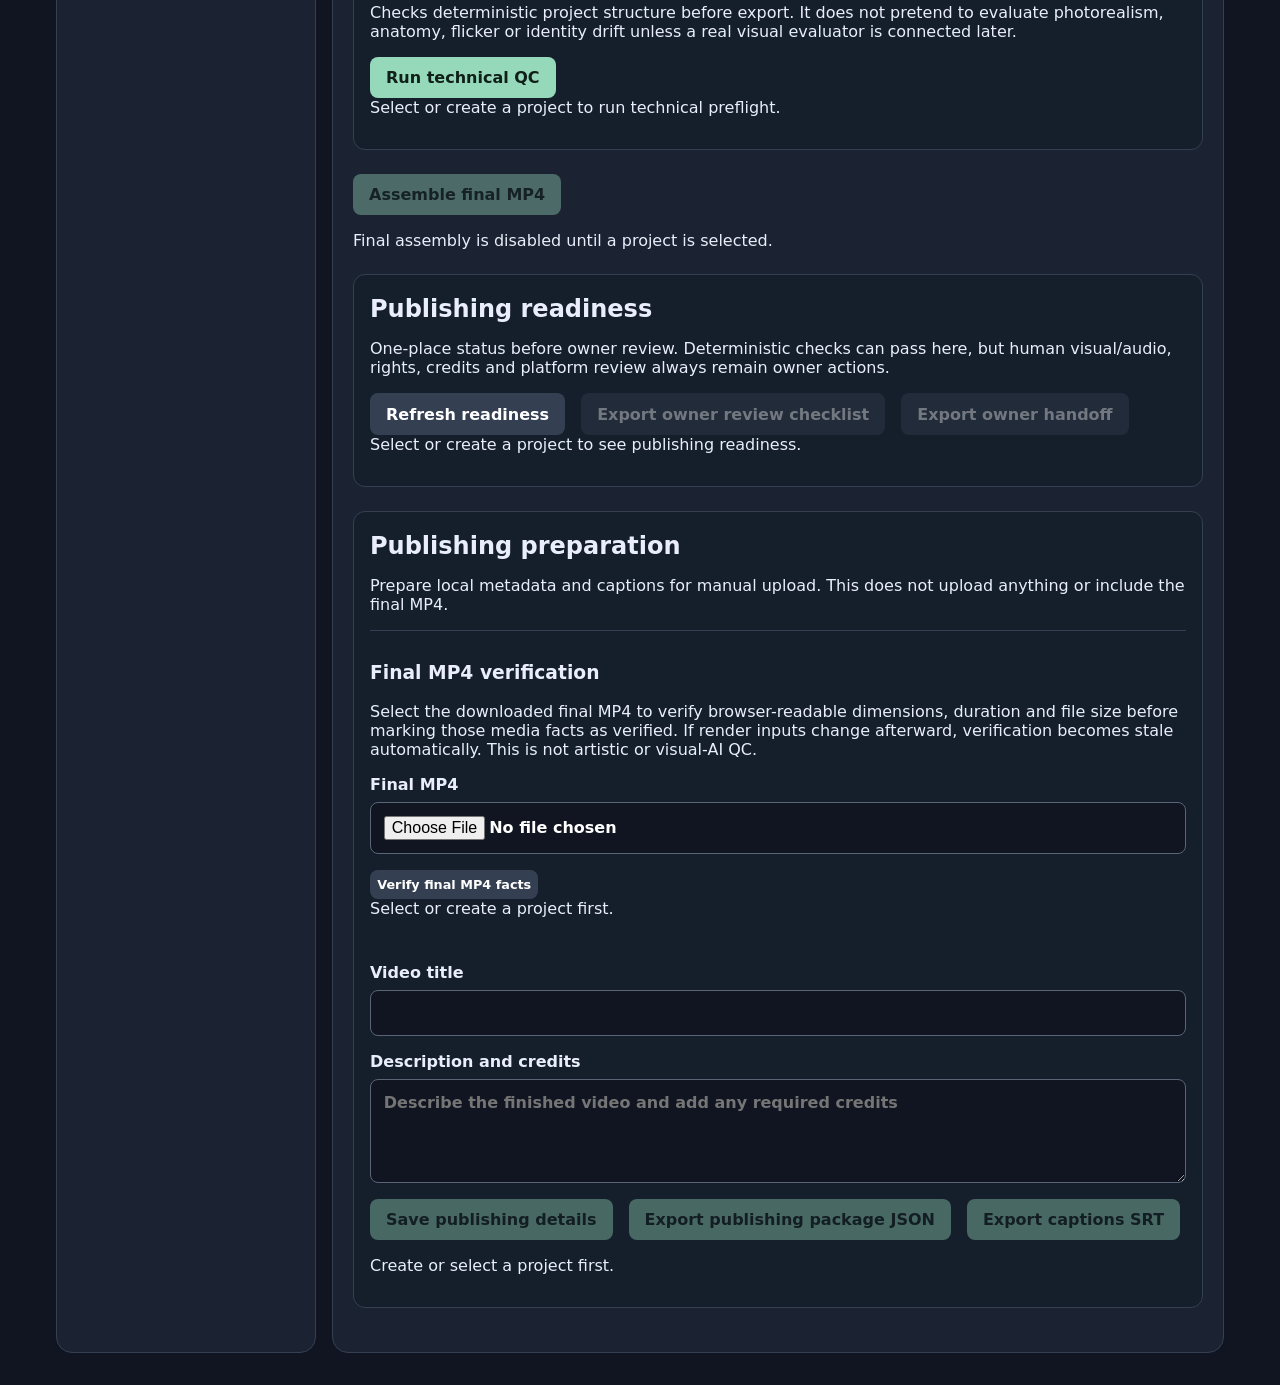
==== commit c7733208: "Add direct video clip assembler with clip audio preservation" ====
--- a/v2/index.html
+++ b/v2/index.html
@@ -1 +1,152 @@
-<!doctype html><html lang="en"><head><meta charset="utf-8"><meta name="viewport" content="width=device-width,initial-scale=1"><meta http-equiv="Content-Security-Policy" content="default-src 'self'; script-src 'self'; style-src 'self'; connect-src 'self' http://127.0.0.1:8787; object-src 'none'; base-uri 'none'"><title>AI Video Maker V2</title><link rel="stylesheet" href="studio.css"><script type="module" src="studio.mjs"></script><script type="module" src="studio-enhancements.mjs"></script><script type="module" src="audio-qc-ui.mjs"></script><script type="module" src="recovery-capability-ui.mjs"></script><script type="module" src="final-output-ui.mjs"></script><script type="module" src="publishing-readiness-ui.mjs"></script></head><body><header><strong>✦ AI Video Maker V2</strong><span>FREE ONLY · local planning</span><a href="../index.html">V1 studio</a></header><main><section class="hero"><p>V2 CLEAN STUDIO</p><h1>One idea, a scene plan you can control.</h1><p>Build a continuity-aware storyboard and revise only the scene that needs work. Import local media files and export each one. Local draft generation is available when the bridge is running.</p></section><section class="grid"><aside><h2>Projects</h2><label>Restore project JSON<input id="restore" type="file" accept=".json,application/json"></label><label>Restore complete ZIP<input id="restoreBundle" type="file" accept=".zip,application/zip"></label><div id="projects"></div></aside><article><label>Project name<input id="name" maxlength="80" placeholder="My video"></label><label>Your video idea<textarea id="prompt" rows="5" placeholder="Describe the story, characters, location and outcome"></textarea></label><details><summary>Character and world references</summary><label>Character identity, clothing and age<textarea id="character" rows="3" maxlength="1200"></textarea></label><label>World, locations and recurring objects<textarea id="world" rows="3" maxlength="1200"></textarea></label><label>Visual rules and continuity<textarea id="visualRules" rows="3" maxlength="1200"></textarea></label><button id="saveBible" type="button">Save references</button><p>Text guidance for future scene generation; results still depend on the local generator.</p></details><div class="row"><label>Visual direction<select id="style"><option>photorealistic</option><option>cinematic</option><option>3D animation</option><option>storybook</option><option>fantasy</option><option>sci-fi</option><option>surreal</option><option selected>custom</option></select></label><label>Hardware mode<select id="hardware"><option value="light">Light laptop (default)</option><option value="balanced">Balanced</option><option value="strong">Stronger laptop</option></select></label><label>Duration<select id="seconds"><option>15</option><option selected>30</option><option>45</option><option>60</option></select></label></div><div class="actions"><button id="plan">Create scene plan</button><button id="export" disabled>Export project metadata JSON</button><button id="bundle" disabled>Export complete ZIP</button><button id="undo" type="button" disabled>Undo last change</button><button id="bridge" type="button">Check local bridge</button></div><p id="notice" role="status"></p><section id="capabilities" class="asset-board" aria-live="polite"></section><section class="asset-board"><h2>FREE ONLY Adapter Registry</h2><p>Shows only adapters that the local bridge reports as verified and usable under FREE ONLY. This never downloads models or enables paid providers.</p><div class="actions"><button id="checkAdapterRegistry" type="button" class="secondary">Check verified adapters</button></div><div id="adapterRegistry" aria-live="polite"></div></section><div id="summary"></div><section class="asset-board"><h2>Recovery & Version Safety</h2><p>Create small metadata-only recovery points before risky edits. Media bytes are not duplicated, and restoring a snapshot first preserves the current state as another safety point.</p><div class="actions"><button id="createRecoverySnapshot" type="button">Create recovery snapshot</button><button id="refreshRecovery" type="button" class="secondary">Refresh recovery history</button></div><div id="recoveryHistory" aria-live="polite"></div><p id="recoveryCapabilityStatus" role="status"></p></section><section class="asset-board"><h2>Visual Reference Library</h2><p>Use approved images to anchor character identity or recurring locations. Marking a reference locks it by default and preserves the original file.</p><div class="actions"><button id="refreshReferences" type="button" class="secondary">Refresh references</button></div><div id="referenceLibrary" aria-live="polite"></div></section><div class="row"><label>Optional local audio<select id="audioRole"><option value="music">Music / ambience</option><option value="voice">Voice track</option></select></label><label>Import audio<input id="audioFile" type="file" accept=".wav,.mp3,.m4a,.ogg,.flac,audio/*"></label></div><div id="audioAssets"></div><section class="asset-board"><h2>Scene Audio Planner</h2><p>Plan dialogue, character voice labels, ambience, sound effects and music per scene. Planning does not generate or upload audio.</p><div class="actions"><button id="refreshAudioPlan" type="button" class="secondary">Refresh audio plan</button><button id="checkAudioRoutes" type="button" class="secondary">Check FREE ONLY audio routes</button></div><p id="audioRouteStatus" role="status"></p><div id="sceneAudioPlanner" aria-live="polite"></div><p id="audioPlanStatus" role="status"></p></section><section class="asset-board"><h2>Project Assets</h2><label>Show<select id="assetFilter"><option value="all">All assets</option><option value="image">Images</option><option value="video">Videos</option><option value="audio">Audio</option><option value="locked">Locked</option></select></label><div id="assetBoard"></div></section><section class="asset-board"><h2>Technical QC Preflight</h2><p>Checks deterministic project structure before export. It does not pretend to evaluate photorealism, anatomy, flicker or identity drift unless a real visual evaluator is connected later.</p><div class="actions"><button id="runQc" type="button">Run technical QC</button></div><div id="qcReport" aria-live="polite"></div><p id="enhancementStatus" role="status"></p></section><div class="actions"><button id="createDraft" type="button">Create draft video</button><button id="assemble" type="button">Assemble final MP4</button><div id="finalVideo"></div></div><p id="qcGateStatus" role="status"></p><section class="asset-board"><h2>Publishing readiness</h2><p>One-place status before owner review. Deterministic checks can pass here, but human visual/audio, rights, credits and platform review always remain owner actions.</p><div class="actions"><button id="refreshPublishingReadiness" type="button" class="secondary">Refresh readiness</button><button id="exportOwnerChecklist" type="button" class="secondary" disabled>Export owner review checklist</button><button id="exportOwnerHandoff" type="button" class="secondary" disabled>Export owner handoff</button></div><div id="publishingReadiness" aria-live="polite"></div><p id="publishingReadinessStatus" role="status"></p></section><section class="asset-board"><h2>Publishing preparation</h2><p>Prepare local metadata and captions for manual upload. This does not upload anything or include the final MP4.</p><section class="asset-item"><h3>Final MP4 verification</h3><p>Select the downloaded final MP4 to verify browser-readable dimensions, duration and file size before marking those media facts as verified. If render inputs change afterward, verification becomes stale automatically. This is not artistic or visual-AI QC.</p><label>Final MP4<input id="finalOutputFile" type="file" accept="video/mp4,.mp4"></label><div class="actions"><button id="verifyFinalOutput" type="button" class="secondary">Verify final MP4 facts</button></div><div id="finalVerificationSummary" aria-live="polite"></div><p id="finalVerificationStatus" role="status"></p></section><label>Video title<input id="publishTitle" maxlength="100"></label><label>Description and credits<textarea id="publishDescription" rows="4" maxlength="5000" placeholder="Describe the finished video and add any required credits"></textarea></label><div class="actions"><button id="savePublishing" type="button" disabled>Save publishing details</button><button id="exportPublishing" type="button" disabled>Export publishing package JSON</button><button id="exportCaptions" type="button" disabled>Export captions SRT</button></div><p id="publishingStatus" role="status"></p></section><div id="preview" aria-live="polite"></div><div id="scenes"></div></article></section></main></body></html>+<!doctype html>
+<html lang="en">
+<head>
+  <meta charset="utf-8">
+  <meta name="viewport" content="width=device-width,initial-scale=1">
+  <meta http-equiv="Content-Security-Policy" content="default-src 'self'; script-src 'self'; style-src 'self'; connect-src 'self' http://127.0.0.1:8787; media-src 'self' blob: http://127.0.0.1:8787; img-src 'self' blob:; object-src 'none'; base-uri 'none'">
+  <title>AI Video Maker V2</title>
+  <link rel="stylesheet" href="studio.css">
+  <script type="module" src="studio.mjs"></script>
+  <script type="module" src="clip-assembler-ui.mjs"></script>
+  <script type="module" src="studio-enhancements.mjs"></script>
+  <script type="module" src="audio-qc-ui.mjs"></script>
+  <script type="module" src="recovery-capability-ui.mjs"></script>
+  <script type="module" src="final-output-ui.mjs"></script>
+  <script type="module" src="publishing-readiness-ui.mjs"></script>
+</head>
+<body>
+<header><strong>✦ AI Video Maker V2</strong><span>FREE ONLY · local planning</span><a href="../index.html">V1 studio</a></header>
+<main>
+  <section class="hero">
+    <p>V2 CLEAN STUDIO</p>
+    <h1>One idea, a scene plan you can control.</h1>
+    <p>Build a continuity-aware storyboard and revise only the scene that needs work. Import local media files and export each one. Local draft generation is available when the bridge is running.</p>
+  </section>
+
+  <section class="asset-board" id="clipAssembler">
+    <h2>Video Clip Assembler</h2>
+    <p>Already generated your clips in Google Flow, YouTube, Kling or another video tool? Upload the finished clips here, arrange them in order, and export one 1080×1920 MP4. No scene plan or AI generation is required.</p>
+    <label>Upload finished video clips
+      <input id="clipAssemblerFiles" type="file" accept="video/mp4,.mp4,.mov,.webm" multiple>
+    </label>
+    <label><input id="clipAssemblerPreserveAudio" type="checkbox" checked> Preserve original clip audio when present</label>
+    <div class="actions">
+      <button id="clipAssemblerAssemble" type="button" disabled>Assemble uploaded clips</button>
+      <button id="clipAssemblerClear" type="button" class="secondary" disabled>Clear clip list</button>
+    </div>
+    <p id="clipAssemblerStatus" role="status"></p>
+    <div id="clipAssemblerList"></div>
+    <div id="clipAssemblerPreview"></div>
+    <div id="clipAssemblerFinal"></div>
+    <p><small>Current local import limit: 20 MB per clip, up to 60 seconds each. Clips are normalized for the 9:16 final export; originals are not modified.</small></p>
+  </section>
+
+  <section class="grid">
+    <aside>
+      <h2>Projects</h2>
+      <label>Restore project JSON<input id="restore" type="file" accept=".json,application/json"></label>
+      <label>Restore complete ZIP<input id="restoreBundle" type="file" accept=".zip,application/zip"></label>
+      <div id="projects"></div>
+    </aside>
+    <article>
+      <label>Project name<input id="name" maxlength="80" placeholder="My video"></label>
+      <label>Your video idea<textarea id="prompt" rows="5" placeholder="Describe the story, characters, location and outcome"></textarea></label>
+      <details>
+        <summary>Character and world references</summary>
+        <label>Character identity, clothing and age<textarea id="character" rows="3" maxlength="1200"></textarea></label>
+        <label>World, locations and recurring objects<textarea id="world" rows="3" maxlength="1200"></textarea></label>
+        <label>Visual rules and continuity<textarea id="visualRules" rows="3" maxlength="1200"></textarea></label>
+        <button id="saveBible" type="button">Save references</button>
+        <p>Text guidance for future scene generation; results still depend on the local generator.</p>
+      </details>
+      <div class="row">
+        <label>Visual direction<select id="style"><option>photorealistic</option><option>cinematic</option><option>3D animation</option><option>storybook</option><option>fantasy</option><option>sci-fi</option><option>surreal</option><option selected>custom</option></select></label>
+        <label>Hardware mode<select id="hardware"><option value="light">Light laptop (default)</option><option value="balanced">Balanced</option><option value="strong">Stronger laptop</option></select></label>
+        <label>Duration<select id="seconds"><option>15</option><option selected>30</option><option>45</option><option>60</option></select></label>
+      </div>
+      <div class="actions">
+        <button id="plan">Create scene plan</button>
+        <button id="export" disabled>Export project metadata JSON</button>
+        <button id="bundle" disabled>Export complete ZIP</button>
+        <button id="undo" type="button" disabled>Undo last change</button>
+        <button id="bridge" type="button">Check local bridge</button>
+      </div>
+      <p id="notice" role="status"></p>
+      <section id="capabilities" class="asset-board" aria-live="polite"></section>
+      <section class="asset-board">
+        <h2>FREE ONLY Adapter Registry</h2>
+        <p>Shows only adapters that the local bridge reports as verified and usable under FREE ONLY. This never downloads models or enables paid providers.</p>
+        <div class="actions"><button id="checkAdapterRegistry" type="button" class="secondary">Check verified adapters</button></div>
+        <div id="adapterRegistry" aria-live="polite"></div>
+      </section>
+      <div id="summary"></div>
+      <section class="asset-board">
+        <h2>Recovery & Version Safety</h2>
+        <p>Create small metadata-only recovery points before risky edits. Media bytes are not duplicated, and restoring a snapshot first preserves the current state as another safety point.</p>
+        <div class="actions"><button id="createRecoverySnapshot" type="button">Create recovery snapshot</button><button id="refreshRecovery" type="button" class="secondary">Refresh recovery history</button></div>
+        <div id="recoveryHistory" aria-live="polite"></div>
+        <p id="recoveryCapabilityStatus" role="status"></p>
+      </section>
+      <section class="asset-board">
+        <h2>Visual Reference Library</h2>
+        <p>Use approved images to anchor character identity or recurring locations. Marking a reference locks it by default and preserves the original file.</p>
+        <div class="actions"><button id="refreshReferences" type="button" class="secondary">Refresh references</button></div>
+        <div id="referenceLibrary" aria-live="polite"></div>
+      </section>
+      <div class="row">
+        <label>Optional local audio<select id="audioRole"><option value="music">Music / ambience</option><option value="voice">Voice track</option></select></label>
+        <label>Import audio<input id="audioFile" type="file" accept=".wav,.mp3,.m4a,.ogg,.flac,audio/*"></label>
+      </div>
+      <div id="audioAssets"></div>
+      <section class="asset-board">
+        <h2>Scene Audio Planner</h2>
+        <p>Plan dialogue, character voice labels, ambience, sound effects and music per scene. Planning does not generate or upload audio.</p>
+        <div class="actions"><button id="refreshAudioPlan" type="button" class="secondary">Refresh audio plan</button><button id="checkAudioRoutes" type="button" class="secondary">Check FREE ONLY audio routes</button></div>
+        <p id="audioRouteStatus" role="status"></p>
+        <div id="sceneAudioPlanner" aria-live="polite"></div>
+        <p id="audioPlanStatus" role="status"></p>
+      </section>
+      <section class="asset-board">
+        <h2>Project Assets</h2>
+        <label>Show<select id="assetFilter"><option value="all">All assets</option><option value="image">Images</option><option value="video">Videos</option><option value="audio">Audio</option><option value="locked">Locked</option></select></label>
+        <div id="assetBoard"></div>
+      </section>
+      <section class="asset-board">
+        <h2>Technical QC Preflight</h2>
+        <p>Checks deterministic project structure before export. It does not pretend to evaluate photorealism, anatomy, flicker or identity drift unless a real visual evaluator is connected later.</p>
+        <div class="actions"><button id="runQc" type="button">Run technical QC</button></div>
+        <div id="qcReport" aria-live="polite"></div>
+        <p id="enhancementStatus" role="status"></p>
+      </section>
+      <div class="actions"><button id="createDraft" type="button">Create draft video</button><button id="assemble" type="button">Assemble final MP4</button><div id="finalVideo"></div></div>
+      <p id="qcGateStatus" role="status"></p>
+      <section class="asset-board">
+        <h2>Publishing readiness</h2>
+        <p>One-place status before owner review. Deterministic checks can pass here, but human visual/audio, rights, credits and platform review always remain owner actions.</p>
+        <div class="actions"><button id="refreshPublishingReadiness" type="button" class="secondary">Refresh readiness</button><button id="exportOwnerChecklist" type="button" class="secondary" disabled>Export owner review checklist</button><button id="exportOwnerHandoff" type="button" class="secondary" disabled>Export owner handoff</button></div>
+        <div id="publishingReadiness" aria-live="polite"></div>
+        <p id="publishingReadinessStatus" role="status"></p>
+      </section>
+      <section class="asset-board">
+        <h2>Publishing preparation</h2>
+        <p>Prepare local metadata and captions for manual upload. This does not upload anything or include the final MP4.</p>
+        <section class="asset-item">
+          <h3>Final MP4 verification</h3>
+          <p>Select the downloaded final MP4 to verify browser-readable dimensions, duration and file size before marking those media facts as verified. If render inputs change afterward, verification becomes stale automatically. This is not artistic or visual-AI QC.</p>
+          <label>Final MP4<input id="finalOutputFile" type="file" accept="video/mp4,.mp4"></label>
+          <div class="actions"><button id="verifyFinalOutput" type="button" class="secondary">Verify final MP4 facts</button></div>
+          <div id="finalVerificationSummary" aria-live="polite"></div>
+          <p id="finalVerificationStatus" role="status"></p>
+        </section>
+        <label>Video title<input id="publishTitle" maxlength="100"></label>
+        <label>Description and credits<textarea id="publishDescription" rows="4" maxlength="5000" placeholder="Describe the finished video and add any required credits"></textarea></label>
+        <div class="actions"><button id="savePublishing" type="button" disabled>Save publishing details</button><button id="exportPublishing" type="button" disabled>Export publishing package JSON</button><button id="exportCaptions" type="button" disabled>Export captions SRT</button></div>
+        <p id="publishingStatus" role="status"></p>
+      </section>
+      <div id="preview" aria-live="polite"></div>
+      <div id="scenes"></div>
+    </article>
+  </section>
+</main>
+</body>
+</html>
--- a/v2/studio.css
+++ b/v2/studio.css
@@ -1,4 +1,6 @@
 :root{font:16px system-ui,sans-serif;color:#e9eefa;background:#101521}*{box-sizing:border-box}body{margin:0}header{display:flex;gap:1.5rem;align-items:center;flex-wrap:wrap;padding:1rem 5%;border-bottom:1px solid #343b4d}header span{color:#a9d8ba}a{color:#a9d8ff}main{max-width:1200px;margin:auto;padding:2rem 1rem}.hero{padding:1rem 0 2rem}.hero h1{font-size:clamp(2rem,5vw,3.5rem);margin:.3rem 0}.hero p{color:#b9c4d8}.grid{display:grid;grid-template-columns:minmax(180px,260px) 1fr;gap:1rem}aside,article,.scene{background:#1b2332;border:1px solid #344052;border-radius:16px;padding:1.25rem}label{display:block;margin:1rem 0;font-weight:600}input,textarea,select{display:block;width:100%;margin-top:.5rem;background:#101521;color:#fff;border:1px solid #596477;border-radius:8px;padding:.8rem;font:inherit}textarea{resize:vertical}.row,.actions{display:flex;gap:1rem;flex-wrap:wrap}.row label{flex:1;min-width:150px}button{background:#95d8ba;color:#102019;border:0;border-radius:8px;padding:.7rem 1rem;font:inherit;font-weight:700;cursor:pointer}button:disabled{opacity:.4;cursor:default}.secondary,aside button{background:#344052;color:#fff}.scene{margin:1rem 0;background:#222d3e}.scene h3{margin:.2rem 0}.scene p,small{color:#b9c4d8}.scene .actions button{font-size:.83rem;padding:.5rem}.badge{color:#a9d8ba}#notice{min-height:1.5em;color:#a9d8ba}aside button{display:block;width:100%;text-align:left;margin:.5rem 0;overflow-wrap:anywhere}@media(max-width:680px){.grid{grid-template-columns:1fr}}
+
+.quick-start-bar{display:flex;justify-content:space-between;align-items:center;gap:1rem;flex-wrap:wrap;margin:1rem 0;padding:1rem;border:1px solid #4c725f;border-radius:12px;background:#14231e}.quick-start-bar strong{font-size:1.05rem}.quick-start-bar p{max-width:720px;margin:.35rem 0 0;color:#b9c4d8}.quick-start-actions{margin-left:auto}.quick-start-actions #createDraft{font-size:1rem;padding:.9rem 1.2rem;white-space:nowrap}@media(max-width:680px){.quick-start-actions{width:100%;margin-left:0}.quick-start-actions #createDraft{width:100%}}
 
 .media-preview{display:block;max-width:100%;max-height:420px;margin:1rem auto;border-radius:12px;background:#111}#preview:not(:empty){border:1px solid #344052;border-radius:12px;margin:1rem 0;padding:.5rem}
 
